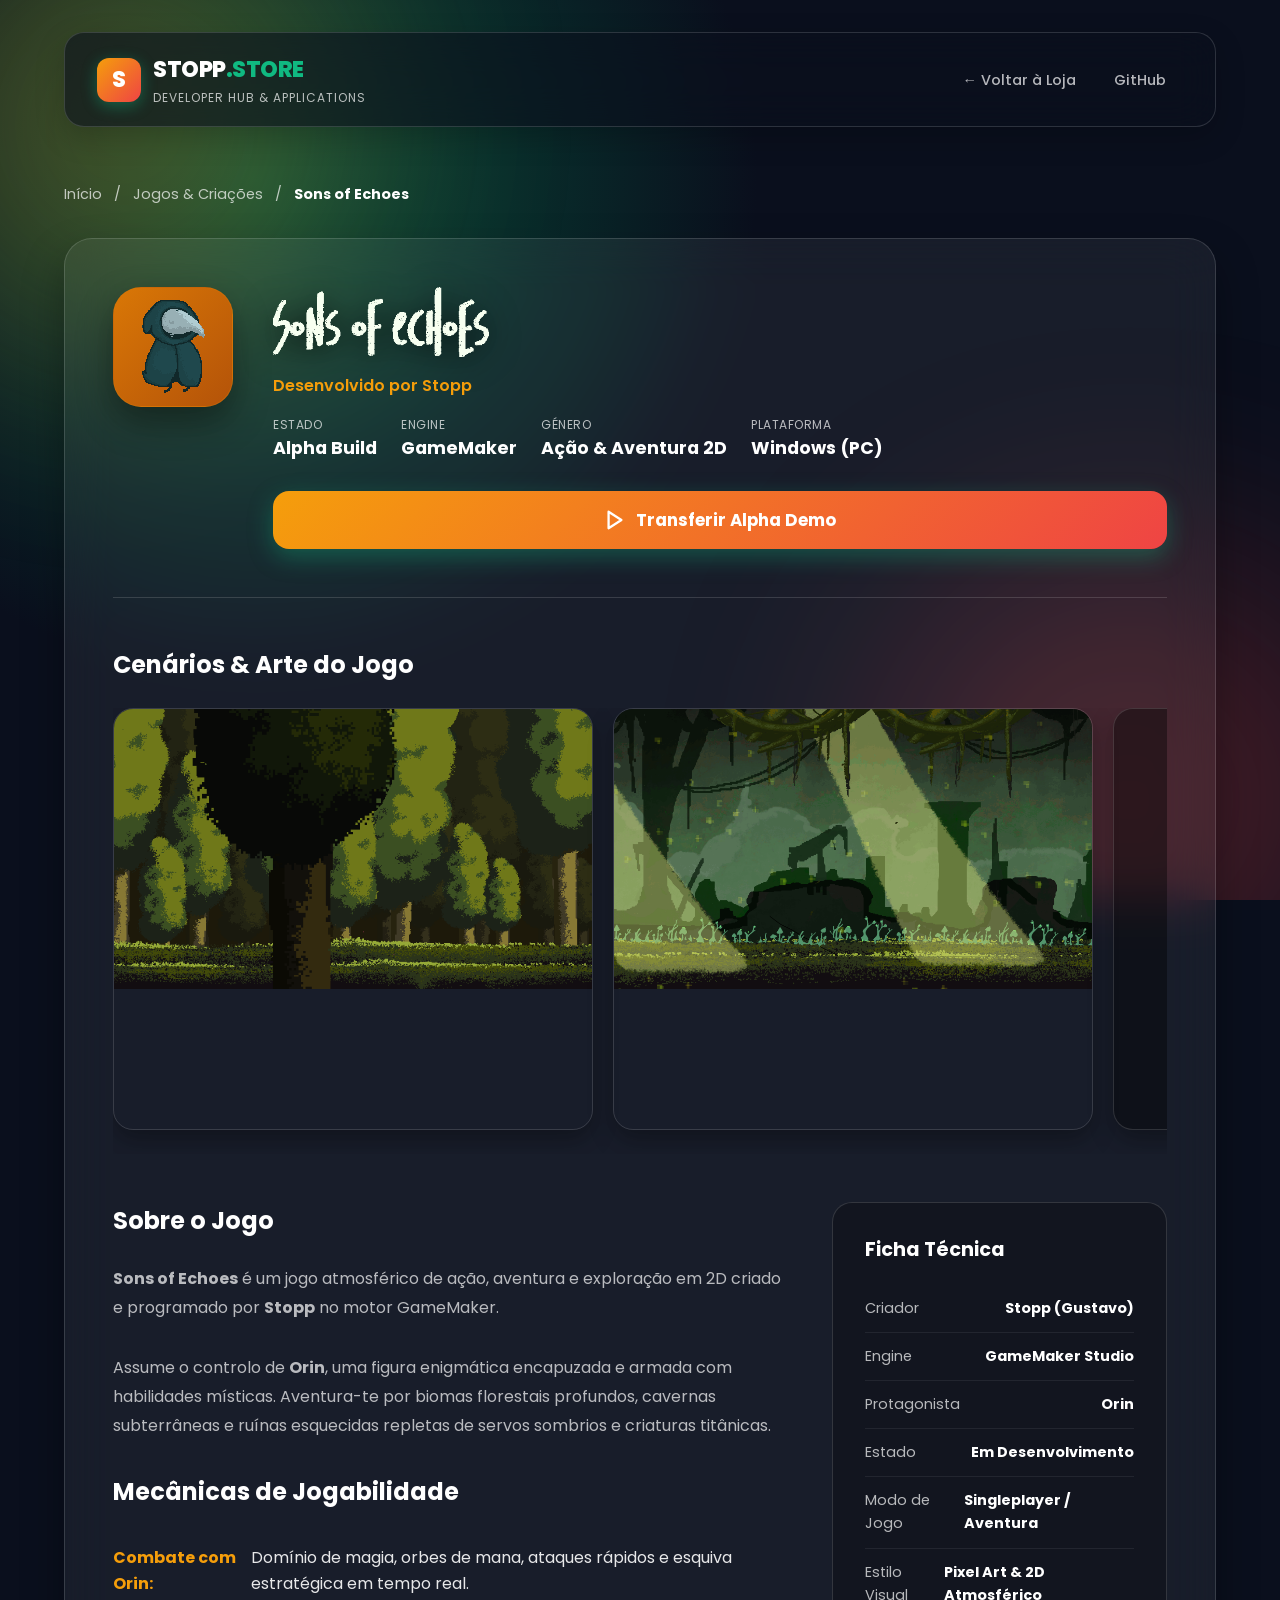
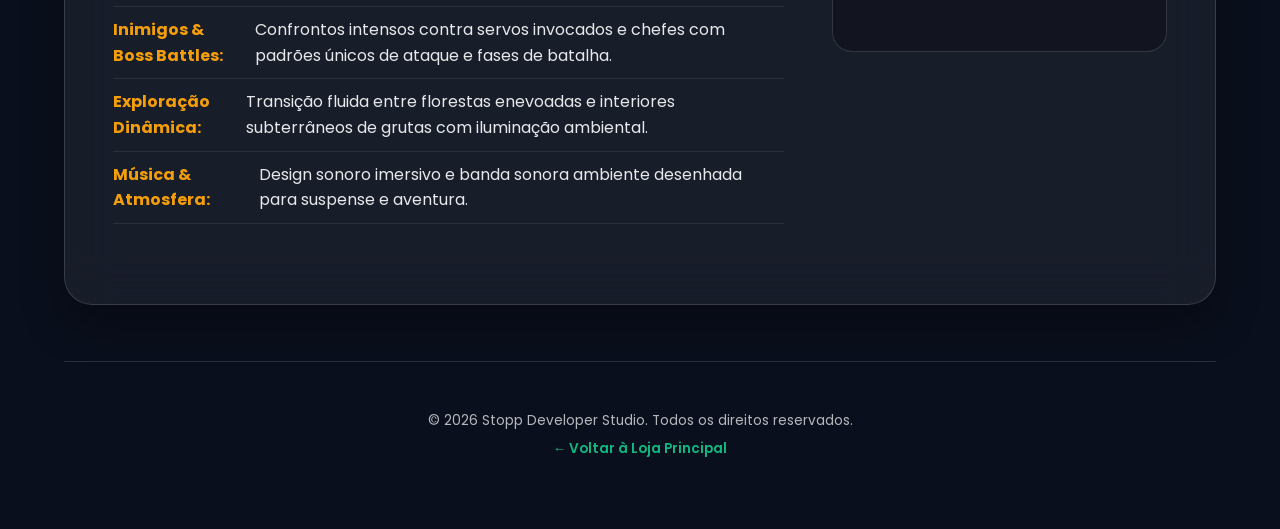
==== sons-of-echoes.html @ 9a42c1fc "feat: adicionar paginas individuais para cada app, screenshots e barra de progresso com celebracao p" ====
<!DOCTYPE html>
<html lang="pt">
<head>
    <meta charset="UTF-8">
    <meta name="viewport" content="width=device-width, initial-scale=1.0">
    <title>Sons of Echoes - Jogo & Detalhes | Stopp App Store</title>
    <link rel="stylesheet" href="assets/css/style.css">
    <link rel="icon" href="data:image/svg+xml,<svg xmlns=%22http://www.w3.org/2000/svg%22 viewBox=%220%22%3E<text y=%2226%22 font-size=%2226%22>🌲</text></svg>">
</head>
<body>
    <div class="glow-bg">
        <div class="glow-orb glow-1" style="background: #f59e0b;"></div>
        <div class="glow-orb glow-2" style="background: #ef4444;"></div>
    </div>

    <div class="container">
        <!-- Header -->
        <header>
            <div class="brand">
                <a href="index.html" style="text-decoration: none; color: inherit; display: flex; align-items: center; gap: 12px;">
                    <div class="brand-logo" style="background: linear-gradient(135deg, #f59e0b, #ef4444);">S</div>
                    <div class="brand-text">
                        <h1>STOPP<span>.STORE</span></h1>
                        <p>Developer Hub & Applications</p>
                    </div>
                </a>
            </div>
            <div class="header-links">
                <a href="index.html">← Voltar à Loja</a>
                <a href="https://github.com/GustavoSanz/Stopp-Store" target="_blank" rel="noopener">GitHub</a>
            </div>
        </header>

        <!-- Breadcrumb -->
        <div class="breadcrumb">
            <a href="index.html">Início</a>
            <span>/</span>
            <a href="index.html#apps">Jogos & Criações</a>
            <span>/</span>
            <strong>Sons of Echoes</strong>
        </div>

        <!-- Main Product Card -->
        <main class="app-detail-card" style="--card-accent: #f59e0b;">
            <!-- App Hero Header -->
            <div class="app-detail-hero">
                <div class="detail-app-icon icon-forest">
                    <img src="assets/img/orin_character.png" alt="Orin">
                </div>

                <div class="app-detail-info">
                    <img src="assets/img/sons_of_echoes_title.png" alt="Sons of Echoes" style="max-height: 70px; margin-bottom: 0.5rem; filter: drop-shadow(0 4px 15px rgba(0,0,0,0.7));">
                    <div class="app-detail-developer" style="color: #f59e0b;">Desenvolvido por Stopp</div>

                    <div class="app-detail-meta">
                        <div class="meta-stat">
                            <span>Estado</span>
                            <strong>Alpha Build</strong>
                        </div>
                        <div class="meta-stat">
                            <span>Engine</span>
                            <strong>GameMaker</strong>
                        </div>
                        <div class="meta-stat">
                            <span>Género</span>
                            <strong>Ação & Aventura 2D</strong>
                        </div>
                        <div class="meta-stat">
                            <span>Plataforma</span>
                            <strong>Windows (PC)</strong>
                        </div>
                    </div>

                    <div class="detail-actions">
                        <button class="btn-download btn-large" style="--btn-color-start: #f59e0b; --btn-color-end: #ef4444;" onclick="triggerAppDownload('Sons of Echoes (Alpha Demo)', null, 120)">
                            <svg width="22" height="22" viewBox="0 0 24 24" fill="none" stroke="currentColor" stroke-width="2.5" stroke-linecap="round" stroke-linejoin="round"><polygon points="5 3 19 12 5 21 5 3"/></svg>
                            Transferir Alpha Demo
                        </button>
                    </div>
                </div>
            </div>

            <!-- Screenshots / Concept Gallery -->
            <h2 class="section-title">Cenários & Arte do Jogo</h2>
            <div class="screenshots-carousel">
                <div class="screenshot-item landscape">
                    <img src="assets/img/echoes_screen1.png" alt="Sons of Echoes Floresta Ancestral">
                </div>
                <div class="screenshot-item landscape">
                    <img src="assets/img/echoes_screen2.png" alt="Sons of Echoes Gruta Interior">
                </div>
                <div class="screenshot-item landscape" style="display: flex; align-items: center; justify-content: center; background: rgba(0,0,0,0.4);">
                    <img src="assets/img/echoes_screen3.png" alt="Sons of Echoes Boss Sombrio" style="object-fit: contain; width: 60%; height: auto;">
                </div>
            </div>

            <!-- Content Grid: Description & Specs -->
            <div class="content-grid">
                <div>
                    <h2 class="section-title">Sobre o Jogo</h2>
                    <p class="detail-text">
                        <strong>Sons of Echoes</strong> é um jogo atmosférico de ação, aventura e exploração em 2D criado e programado por <strong>Stopp</strong> no motor GameMaker.
                    </p>
                    <p class="detail-text">
                        Assume o controlo de <strong>Orin</strong>, uma figura enigmática encapuzada e armada com habilidades místicas. Aventura-te por biomas florestais profundos, cavernas subterrâneas e ruínas esquecidas repletas de servos sombrios e criaturas titânicas.
                    </p>

                    <h2 class="section-title">Mecânicas de Jogabilidade</h2>
                    <ul class="feature-list">
                        <li>
                            <strong style="color: #f59e0b;">Combate com Orin:</strong> Domínio de magia, orbes de mana, ataques rápidos e esquiva estratégica em tempo real.
                        </li>
                        <li>
                            <strong style="color: #f59e0b;">Inimigos & Boss Battles:</strong> Confrontos intensos contra servos invocados e chefes com padrões únicos de ataque e fases de batalha.
                        </li>
                        <li>
                            <strong style="color: #f59e0b;">Exploração Dinâmica:</strong> Transição fluida entre florestas enevoadas e interiores subterrâneos de grutas com iluminação ambiental.
                        </li>
                        <li>
                            <strong style="color: #f59e0b;">Música & Atmosfera:</strong> Design sonoro imersivo e banda sonora ambiente desenhada para suspense e aventura.
                        </li>
                    </ul>
                </div>

                <div>
                    <div class="specs-card">
                        <h3 style="font-size: 1.2rem; margin-bottom: 1.2rem; font-weight: 700;">Ficha Técnica</h3>
                        <div class="spec-row">
                            <span>Criador</span>
                            <strong>Stopp (Gustavo)</strong>
                        </div>
                        <div class="spec-row">
                            <span>Engine</span>
                            <strong>GameMaker Studio</strong>
                        </div>
                        <div class="spec-row">
                            <span>Protagonista</span>
                            <strong>Orin</strong>
                        </div>
                        <div class="spec-row">
                            <span>Estado</span>
                            <strong>Em Desenvolvimento</strong>
                        </div>
                        <div class="spec-row">
                            <span>Modo de Jogo</span>
                            <strong>Singleplayer / Aventura</strong>
                        </div>
                        <div class="spec-row">
                            <span>Estilo Visual</span>
                            <strong>Pixel Art & 2D Atmosférico</strong>
                        </div>
                    </div>
                </div>
            </div>
        </main>

        <!-- Footer -->
        <footer>
            <p>&copy; 2026 Stopp Developer Studio. Todos os direitos reservados.</p>
            <p><a href="index.html">← Voltar à Loja Principal</a></p>
        </footer>
    </div>

    <!-- Download Progress & Post-Install Celebration Modal -->
    <div class="modal-backdrop" id="download-modal">
        <div class="modal-card">
            <div class="confetti-container" id="confetti-container"></div>
            
            <!-- Progress Section -->
            <div id="dl-progress-container">
                <div class="modal-icon-circle" style="color: #f59e0b; background: rgba(245, 158, 11, 0.15); border-color: rgba(245, 158, 11, 0.3);">↓</div>
                <h3 id="dl-modal-title">A preparar Sons of Echoes</h3>
                <div class="progress-track">
                    <div class="progress-fill" id="dl-progress-bar" style="background: linear-gradient(90deg, #f59e0b, #ef4444); box-shadow: 0 0 15px rgba(245, 158, 11, 0.5);"></div>
                </div>
                <div class="progress-status-row">
                    <span id="dl-status-text">A preparar ficheiros...</span>
                    <strong id="dl-progress-text">0%</strong>
                </div>
            </div>

            <!-- Post-Install Success Section -->
            <div id="dl-success-box" style="display: none;">
                <div class="success-checkmark" style="background: linear-gradient(135deg, #f59e0b, #ef4444); box-shadow: 0 0 30px rgba(245, 158, 11, 0.6);">✓</div>
                <h3>Pronto para Jogar!</h3>
                <p style="color: var(--text-muted); font-size: 0.95rem; margin-bottom: 1.5rem; line-height: 1.6;">
                    O pacote de demonstração do <strong>Sons of Echoes</strong> foi preparado com sucesso pela Stopp Studio. Prepara-te para mergulhar no mundo de Orin!
                </p>
                <button class="btn-download" style="width: 100%; --btn-color-start: #f59e0b; --btn-color-end: #ef4444;" onclick="closeDownloadModal()">
                    Concluir
                </button>
            </div>
        </div>
    </div>

    <script src="assets/js/download.js"></script>
</body>
</html>
---- assets/css/style.css ----
@import url('https://fonts.googleapis.com/css2?family=Poppins:wght@300;400;500;600;700;800&display=swap');

:root {
    --bg-dark: #0a0f1d;
    --primary-green: #10b981;
    --primary-blue: #0ea5e9;
    --primary-purple: #8b5cf6;
    --primary-orange: #f59e0b;
    --text-main: #ffffff;
    --text-muted: rgba(255, 255, 255, 0.7);
    --glass-bg: rgba(255, 255, 255, 0.06);
    --glass-border: rgba(255, 255, 255, 0.14);
    --glass-shadow: 0 20px 40px rgba(0, 0, 0, 0.35);
}

* {
    margin: 0;
    padding: 0;
    box-sizing: border-box;
    font-family: 'Poppins', sans-serif;
}

body {
    background: radial-gradient(circle at 20% 20%, #064e3b 0%, #0a0f1d 40%),
                radial-gradient(circle at 80% 80%, #1e1b4b 0%, #0a0f1d 50%),
                #0a0f1d;
    background-attachment: fixed;
    color: var(--text-main);
    min-height: 100vh;
    line-height: 1.6;
    overflow-x: hidden;
}

/* Background Animated Glow Elements */
.glow-bg {
    position: fixed;
    top: 0;
    left: 0;
    width: 100vw;
    height: 100vh;
    pointer-events: none;
    z-index: 0;
    overflow: hidden;
}

.glow-orb {
    position: absolute;
    border-radius: 50%;
    filter: blur(120px);
    opacity: 0.25;
}

.glow-1 {
    width: 450px;
    height: 450px;
    background: var(--primary-green);
    top: -100px;
    left: -100px;
}

.glow-2 {
    width: 500px;
    height: 500px;
    background: var(--primary-blue);
    bottom: -150px;
    right: -100px;
}

/* Layout Container */
.container {
    max-width: 1200px;
    margin: 0 auto;
    padding: 2rem 1.5rem;
    position: relative;
    z-index: 1;
}

/* Header & Brand */
header {
    display: flex;
    justify-content: space-between;
    align-items: center;
    padding: 1.2rem 2rem;
    background: rgba(10, 15, 29, 0.6);
    backdrop-filter: blur(20px);
    -webkit-backdrop-filter: blur(20px);
    border: 1px solid var(--glass-border);
    border-radius: 20px;
    margin-bottom: 3.5rem;
    box-shadow: 0 10px 30px rgba(0, 0, 0, 0.2);
}

.brand {
    display: flex;
    align-items: center;
    gap: 12px;
}

.brand-logo {
    width: 44px;
    height: 44px;
    background: linear-gradient(135deg, var(--primary-green), var(--primary-blue));
    border-radius: 12px;
    display: flex;
    align-items: center;
    justify-content: center;
    font-size: 1.4rem;
    font-weight: 800;
    color: #fff;
    box-shadow: 0 4px 15px rgba(16, 185, 129, 0.4);
}

.brand-text h1 {
    font-size: 1.4rem;
    font-weight: 800;
    letter-spacing: -0.5px;
}

.brand-text span {
    color: var(--primary-green);
}

.brand-text p {
    font-size: 0.75rem;
    color: var(--text-muted);
    text-transform: uppercase;
    letter-spacing: 1px;
}

.header-links a {
    color: var(--text-muted);
    text-decoration: none;
    font-size: 0.9rem;
    font-weight: 500;
    padding: 8px 16px;
    border-radius: 10px;
    transition: all 0.2s ease;
    border: 1px solid transparent;
}

.header-links a:hover {
    color: #fff;
    background: var(--glass-bg);
    border-color: var(--glass-border);
}

/* Hero Showcase */
.hero {
    text-align: center;
    margin-bottom: 4rem;
}

.hero-badge {
    display: inline-block;
    padding: 6px 16px;
    background: rgba(16, 185, 129, 0.15);
    border: 1px solid rgba(16, 185, 129, 0.35);
    border-radius: 30px;
    font-size: 0.85rem;
    font-weight: 600;
    color: var(--primary-green);
    margin-bottom: 1.2rem;
    text-transform: uppercase;
    letter-spacing: 0.5px;
}

.hero h2 {
    font-size: 2.8rem;
    font-weight: 800;
    letter-spacing: -1px;
    margin-bottom: 1rem;
    line-height: 1.2;
}

.hero h2 span {
    background: linear-gradient(135deg, var(--primary-green), var(--primary-blue));
    -webkit-background-clip: text;
    -webkit-text-fill-color: transparent;
}

.hero p {
    font-size: 1.1rem;
    color: var(--text-muted);
    max-width: 650px;
    margin: 0 auto;
}

/* Filters / Categories */
.filter-tabs {
    display: flex;
    justify-content: center;
    gap: 10px;
    margin-bottom: 3rem;
    flex-wrap: wrap;
}

.tab-btn {
    background: var(--glass-bg);
    border: 1px solid var(--glass-border);
    color: var(--text-muted);
    padding: 8px 18px;
    border-radius: 20px;
    font-size: 0.85rem;
    font-weight: 600;
    cursor: pointer;
    transition: all 0.25s ease;
}

.tab-btn:hover, .tab-btn.active {
    background: rgba(16, 185, 129, 0.2);
    border-color: var(--primary-green);
    color: #fff;
    transform: translateY(-2px);
}

/* App Grid */
.apps-grid {
    display: grid;
    grid-template-columns: repeat(auto-fit, minmax(360px, 1fr));
    gap: 2rem;
    margin-bottom: 4rem;
}

/* App Card (Glassmorphism) */
.app-card {
    background: var(--glass-bg);
    backdrop-filter: blur(24px);
    -webkit-backdrop-filter: blur(24px);
    border: 1px solid var(--glass-border);
    border-radius: 24px;
    padding: 2.2rem;
    box-shadow: var(--glass-shadow);
    display: flex;
    flex-direction: column;
    justify-content: space-between;
    transition: all 0.35s cubic-bezier(0.4, 0, 0.2, 1);
    position: relative;
    overflow: hidden;
}

.app-card:hover {
    transform: translateY(-6px);
    border-color: rgba(255, 255, 255, 0.3);
    box-shadow: 0 25px 50px rgba(0, 0, 0, 0.5);
}

.app-card::before {
    content: '';
    position: absolute;
    top: 0;
    left: 0;
    right: 0;
    height: 4px;
    background: linear-gradient(90deg, var(--card-accent, var(--primary-green)), transparent);
}

/* Card Header */
.card-header {
    display: flex;
    justify-content: space-between;
    align-items: flex-start;
    margin-bottom: 1.5rem;
}

.app-icon {
    width: 68px;
    height: 68px;
    border-radius: 18px;
    display: flex;
    align-items: center;
    justify-content: center;
    font-size: 2rem;
    box-shadow: 0 8px 20px rgba(0, 0, 0, 0.3);
    overflow: hidden;
}

.app-icon img {
    max-width: 85%;
    max-height: 85%;
    object-fit: contain;
    image-rendering: pixelated;
}

.game-title-banner {
    display: block;
    width: 100%;
    max-height: 60px;
    object-fit: contain;
    margin: 0.5rem 0 1rem;
    filter: drop-shadow(0 4px 12px rgba(0, 0, 0, 0.6));
}

.icon-verawatt {
    background: linear-gradient(135deg, #10b981, #059669);
    border: 1px solid rgba(16, 185, 129, 0.4);
}

.icon-forest {
    background: linear-gradient(135deg, #d97706, #b45309);
    border: 1px solid rgba(217, 119, 6, 0.4);
}

.icon-future {
    background: linear-gradient(135deg, #6366f1, #4f46e5);
    border: 1px solid rgba(99, 102, 241, 0.4);
}

.badge-version {
    font-size: 0.75rem;
    font-weight: 700;
    padding: 5px 12px;
    border-radius: 20px;
    background: rgba(255, 255, 255, 0.1);
    border: 1px solid rgba(255, 255, 255, 0.15);
    color: #fff;
}

.badge-green {
    background: rgba(16, 185, 129, 0.2);
    border-color: rgba(16, 185, 129, 0.4);
    color: #34d399;
}

.badge-amber {
    background: rgba(245, 158, 11, 0.2);
    border-color: rgba(245, 158, 11, 0.4);
    color: #fbbf24;
}

.badge-indigo {
    background: rgba(99, 102, 241, 0.2);
    border-color: rgba(99, 102, 241, 0.4);
    color: #a5b4fc;
}

/* Card Body */
.app-title {
    font-size: 1.4rem;
    font-weight: 700;
    margin-bottom: 0.3rem;
}

.app-tags {
    display: flex;
    gap: 8px;
    flex-wrap: wrap;
    margin-bottom: 1.2rem;
}

.tag {
    font-size: 0.75rem;
    color: var(--text-muted);
    background: rgba(255, 255, 255, 0.05);
    padding: 3px 10px;
    border-radius: 6px;
    border: 1px solid rgba(255, 255, 255, 0.08);
}

.app-desc {
    font-size: 0.92rem;
    color: var(--text-muted);
    margin-bottom: 1.8rem;
    line-height: 1.6;
}

/* Card Meta Specs */
.app-specs {
    display: grid;
    grid-template-columns: repeat(3, 1fr);
    gap: 12px;
    background: rgba(0, 0, 0, 0.2);
    border: 1px solid rgba(255, 255, 255, 0.08);
    border-radius: 14px;
    padding: 12px;
    margin-bottom: 1.8rem;
    text-align: center;
}

.spec-item span {
    display: block;
    font-size: 0.72rem;
    color: var(--text-muted);
    text-transform: uppercase;
    letter-spacing: 0.5px;
}

.spec-item strong {
    font-size: 0.9rem;
    font-weight: 600;
    color: #fff;
}

/* Card Actions */
.card-actions {
    display: flex;
    gap: 12px;
}

.btn-download {
    flex: 1;
    background: linear-gradient(135deg, var(--btn-color-start, var(--primary-green)), var(--btn-color-end, var(--primary-blue)));
    color: #fff;
    padding: 14px 20px;
    border-radius: 14px;
    text-decoration: none;
    font-size: 0.95rem;
    font-weight: 700;
    display: flex;
    align-items: center;
    justify-content: center;
    gap: 10px;
    box-shadow: 0 8px 25px rgba(16, 185, 129, 0.35);
    transition: all 0.3s ease;
    border: none;
    cursor: pointer;
}

.btn-download:hover {
    transform: translateY(-2px);
    box-shadow: 0 12px 30px rgba(16, 185, 129, 0.5);
    filter: brightness(1.1);
}

.btn-secondary {
    padding: 14px 18px;
    background: rgba(255, 255, 255, 0.08);
    border: 1px solid var(--glass-border);
    color: #fff;
    border-radius: 14px;
    text-decoration: none;
    font-size: 0.9rem;
    font-weight: 600;
    display: flex;
    align-items: center;
    justify-content: center;
    transition: all 0.2s ease;
}

.btn-secondary:hover {
    background: rgba(255, 255, 255, 0.15);
    border-color: rgba(255, 255, 255, 0.3);
}

/* Footer */
footer {
    text-align: center;
    padding: 3rem 1rem 2rem;
    border-top: 1px solid var(--glass-border);
    color: var(--text-muted);
    font-size: 0.85rem;
}

footer p {
    margin-bottom: 6px;
}

footer a {
    color: var(--primary-green);
    text-decoration: none;
    font-weight: 600;
}

footer a:hover {
    text-decoration: underline;
}

/* Responsive */
@media (max-width: 768px) {
    header {
        flex-direction: column;
        gap: 15px;
        padding: 1.5rem;
    }
    .hero h2 {
        font-size: 2.2rem;
    }
    .apps-grid {
        grid-template-columns: 1fr;
    }
    .app-detail-hero {
        flex-direction: column !important;
        text-align: center;
        align-items: center !important;
    }
    .app-detail-meta {
        justify-content: center !important;
    }
}

/* ============================================================
   PAGINA DE DETALHES DA APLICACAO (APP STORE STOREFRONT)
   ============================================================ */

.breadcrumb {
    margin-bottom: 2rem;
    font-size: 0.9rem;
}

.breadcrumb a {
    color: var(--text-muted);
    text-decoration: none;
    transition: color 0.2s;
}

.breadcrumb a:hover {
    color: var(--primary-green);
}

.breadcrumb span {
    color: var(--text-muted);
    margin: 0 8px;
}

.app-detail-card {
    background: var(--glass-bg);
    backdrop-filter: blur(24px);
    -webkit-backdrop-filter: blur(24px);
    border: 1px solid var(--glass-border);
    border-radius: 28px;
    padding: 3rem;
    box-shadow: var(--glass-shadow);
    margin-bottom: 3.5rem;
}

.app-detail-hero {
    display: flex;
    align-items: flex-start;
    gap: 2.5rem;
    margin-bottom: 3rem;
    border-bottom: 1px solid var(--glass-border);
    padding-bottom: 3rem;
}

.detail-app-icon {
    width: 120px;
    height: 120px;
    min-width: 120px;
    border-radius: 28px;
    display: flex;
    align-items: center;
    justify-content: center;
    font-size: 3.5rem;
    box-shadow: 0 15px 35px rgba(0, 0, 0, 0.4);
    overflow: hidden;
}

.detail-app-icon img {
    max-width: 85%;
    max-height: 85%;
    object-fit: contain;
    image-rendering: pixelated;
}

.app-detail-info {
    flex: 1;
}

.app-detail-info h1 {
    font-size: 2.6rem;
    font-weight: 800;
    margin-bottom: 0.3rem;
    line-height: 1.2;
}

.app-detail-developer {
    font-size: 1rem;
    color: var(--primary-green);
    font-weight: 600;
    margin-bottom: 1rem;
}

.app-detail-meta {
    display: flex;
    gap: 24px;
    margin-bottom: 1.8rem;
    flex-wrap: wrap;
    align-items: center;
}

.meta-stat {
    display: flex;
    flex-direction: column;
}

.meta-stat span {
    font-size: 0.75rem;
    text-transform: uppercase;
    color: var(--text-muted);
    letter-spacing: 0.5px;
}

.meta-stat strong {
    font-size: 1.1rem;
    color: #fff;
    font-weight: 700;
}

.detail-actions {
    display: flex;
    gap: 16px;
    flex-wrap: wrap;
}

.btn-large {
    padding: 16px 36px;
    font-size: 1.05rem;
    border-radius: 16px;
}

/* Screenshots Gallery */
.section-title {
    font-size: 1.5rem;
    font-weight: 700;
    margin-bottom: 1.5rem;
    display: flex;
    align-items: center;
    gap: 10px;
}

.screenshots-carousel {
    display: flex;
    gap: 20px;
    overflow-x: auto;
    padding-bottom: 1.5rem;
    scroll-snap-type: x mandatory;
    margin-bottom: 3rem;
}

.screenshots-carousel::-webkit-scrollbar {
    height: 8px;
}

.screenshots-carousel::-webkit-scrollbar-track {
    background: rgba(255, 255, 255, 0.05);
    border-radius: 10px;
}

.screenshots-carousel::-webkit-scrollbar-thumb {
    background: rgba(255, 255, 255, 0.2);
    border-radius: 10px;
}

.screenshot-item {
    scroll-snap-align: start;
    flex: 0 0 auto;
    width: 250px;
    border-radius: 20px;
    overflow: hidden;
    border: 1px solid var(--glass-border);
    box-shadow: 0 10px 25px rgba(0, 0, 0, 0.3);
    transition: transform 0.3s ease;
}

.screenshot-item:hover {
    transform: scale(1.03);
    border-color: rgba(255, 255, 255, 0.35);
}

.screenshot-item img {
    width: 100%;
    height: 480px;
    object-fit: cover;
    display: block;
}

.screenshot-item.landscape {
    width: 480px;
}

.screenshot-item.landscape img {
    height: 280px;
}

/* Feature Highlights & Specs */
.content-grid {
    display: grid;
    grid-template-columns: 2fr 1fr;
    gap: 3rem;
    margin-top: 2rem;
}

@media (max-width: 900px) {
    .content-grid {
        grid-template-columns: 1fr;
    }
}

.detail-text {
    color: var(--text-muted);
    font-size: 1rem;
    line-height: 1.8;
    margin-bottom: 2rem;
}

.feature-list {
    list-style: none;
    margin-bottom: 2rem;
}

.feature-list li {
    padding: 10px 0;
    border-bottom: 1px solid rgba(255, 255, 255, 0.08);
    display: flex;
    align-items: center;
    gap: 12px;
    color: rgba(255, 255, 255, 0.9);
}

.feature-list li strong {
    color: var(--primary-green);
}

.specs-card {
    background: rgba(0, 0, 0, 0.25);
    border: 1px solid var(--glass-border);
    border-radius: 20px;
    padding: 2rem;
}

.spec-row {
    display: flex;
    justify-content: space-between;
    padding: 12px 0;
    border-bottom: 1px solid rgba(255, 255, 255, 0.07);
    font-size: 0.9rem;
}

.spec-row:last-child {
    border-bottom: none;
}

.spec-row span {
    color: var(--text-muted);
}

.spec-row strong {
    color: #fff;
}

/* ============================================================
   MODAL DE DOWNLOAD COM PROGRESSO E ANIMACAO POS-INSTALACAO
   ============================================================ */

.modal-backdrop {
    position: fixed;
    top: 0;
    left: 0;
    width: 100vw;
    height: 100vh;
    background: rgba(5, 10, 20, 0.75);
    backdrop-filter: blur(20px);
    -webkit-backdrop-filter: blur(20px);
    z-index: 1000;
    display: none;
    align-items: center;
    justify-content: center;
    opacity: 0;
    transition: opacity 0.3s ease;
}

.modal-backdrop.active {
    display: flex;
    opacity: 1;
}

.modal-card {
    background: rgba(15, 23, 42, 0.95);
    border: 1px solid rgba(255, 255, 255, 0.2);
    border-radius: 28px;
    padding: 2.8rem;
    max-width: 480px;
    width: 90%;
    text-align: center;
    box-shadow: 0 30px 60px rgba(0, 0, 0, 0.6);
    position: relative;
    transform: scale(0.95);
    transition: transform 0.3s cubic-bezier(0.175, 0.885, 0.32, 1.275);
}

.modal-backdrop.active .modal-card {
    transform: scale(1);
}

.modal-icon-circle {
    width: 72px;
    height: 72px;
    border-radius: 50%;
    margin: 0 auto 1.5rem;
    display: flex;
    align-items: center;
    justify-content: center;
    font-size: 2rem;
    background: rgba(16, 185, 129, 0.15);
    color: var(--primary-green);
    border: 1px solid rgba(16, 185, 129, 0.3);
}

.modal-card h3 {
    font-size: 1.5rem;
    font-weight: 700;
    margin-bottom: 0.5rem;
}

.progress-track {
    width: 100%;
    height: 14px;
    background: rgba(255, 255, 255, 0.08);
    border-radius: 30px;
    overflow: hidden;
    margin: 1.5rem 0 0.8rem;
    border: 1px solid rgba(255, 255, 255, 0.1);
}

.progress-fill {
    width: 0%;
    height: 100%;
    background: linear-gradient(90deg, #10b981, #0ea5e9);
    border-radius: 30px;
    transition: width 0.15s ease-out;
    box-shadow: 0 0 15px rgba(16, 185, 129, 0.5);
}

.progress-status-row {
    display: flex;
    justify-content: space-between;
    font-size: 0.85rem;
    color: var(--text-muted);
}

/* Success State Box */
.success-checkmark {
    width: 80px;
    height: 80px;
    border-radius: 50%;
    background: linear-gradient(135deg, #10b981, #059669);
    color: #fff;
    display: flex;
    align-items: center;
    justify-content: center;
    font-size: 2.8rem;
    margin: 0 auto 1.5rem;
    box-shadow: 0 0 30px rgba(16, 185, 129, 0.6);
    animation: checkmarkPop 0.5s cubic-bezier(0.175, 0.885, 0.32, 1.275);
}

@keyframes checkmarkPop {
    0% { transform: scale(0); opacity: 0; }
    80% { transform: scale(1.15); }
    100% { transform: scale(1); opacity: 1; }
}

/* Confetti particles */
.confetti-container {
    position: absolute;
    top: 0;
    left: 0;
    width: 100%;
    height: 100%;
    pointer-events: none;
    overflow: hidden;
    border-radius: 28px;
}

.confetti-particle {
    position: absolute;
    width: 8px;
    height: 8px;
    border-radius: 2px;
    animation: confettiBurst 1.2s ease-out forwards;
}

@keyframes confettiBurst {
    0% {
        opacity: 1;
        transform: translate(0, 0) rotate(0deg);
    }
    100% {
        opacity: 0;
        transform: translate(var(--x), var(--y)) rotate(720deg);
    }
}
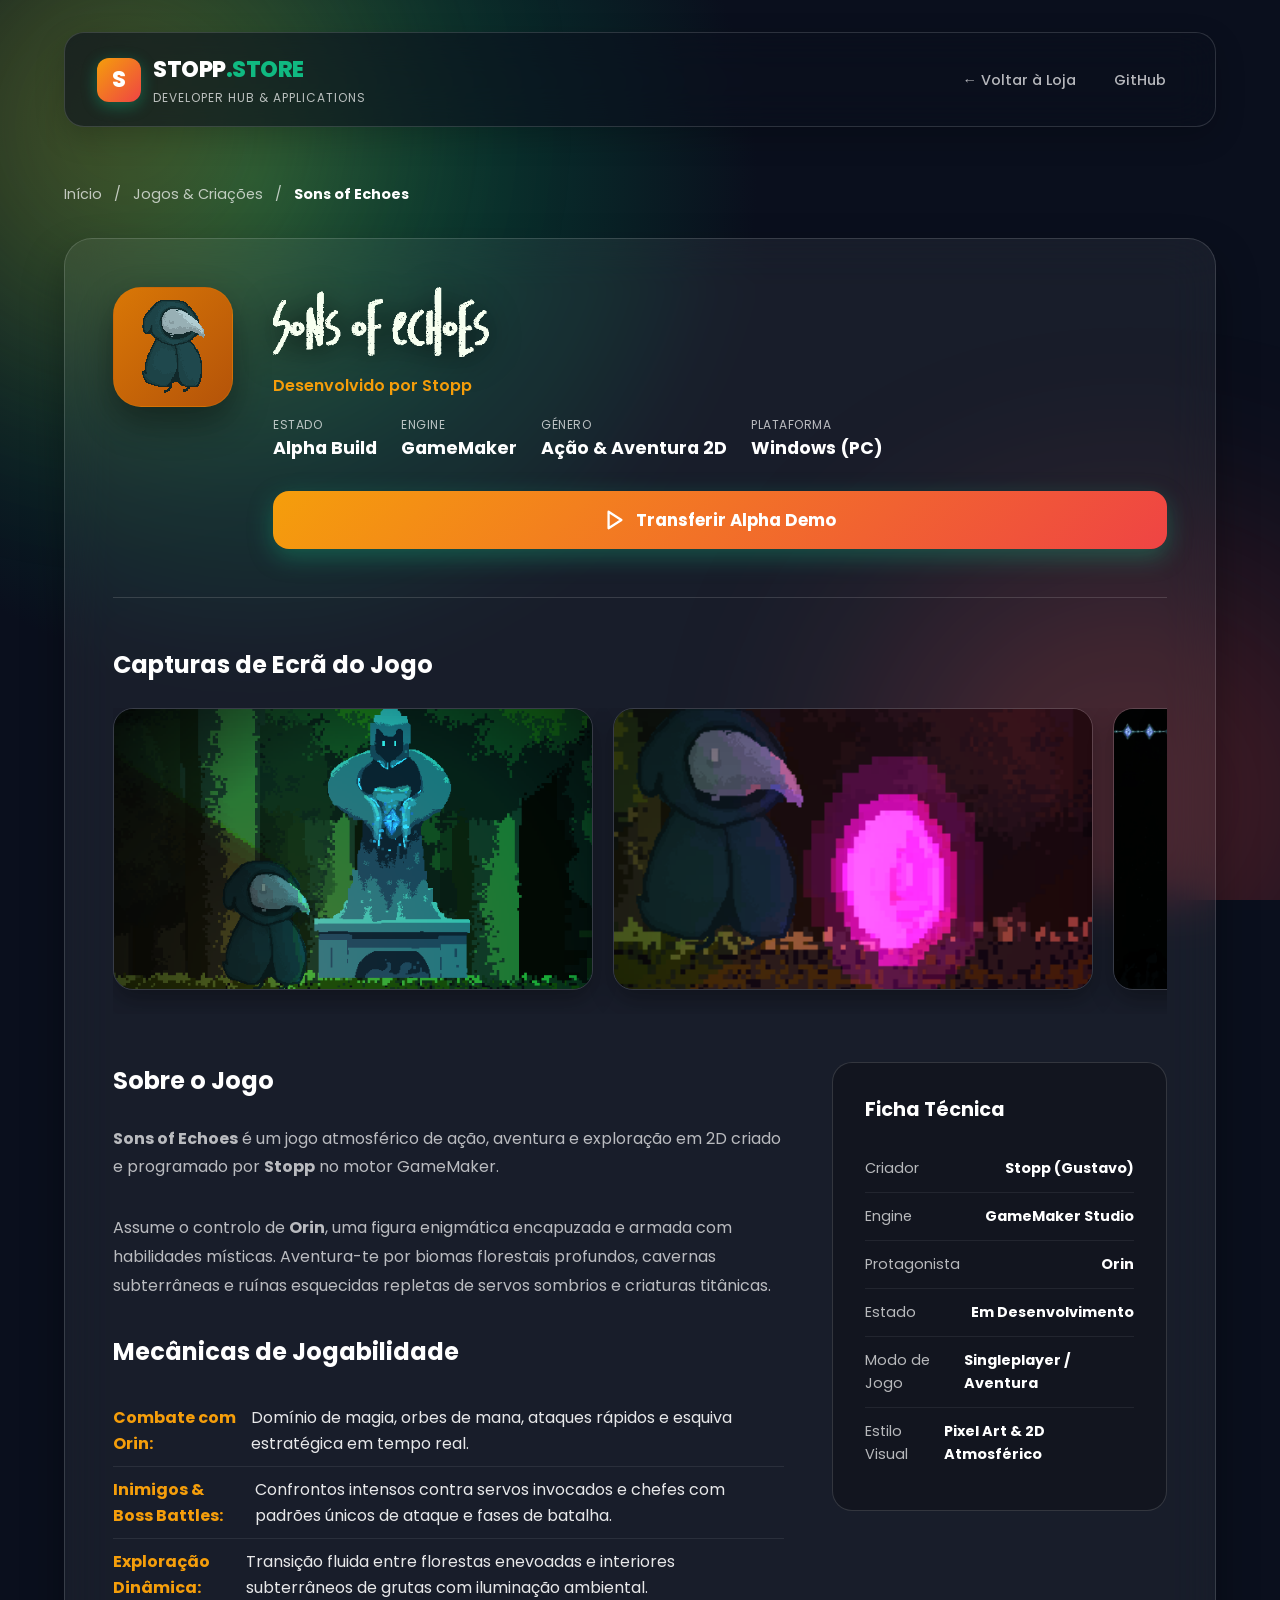
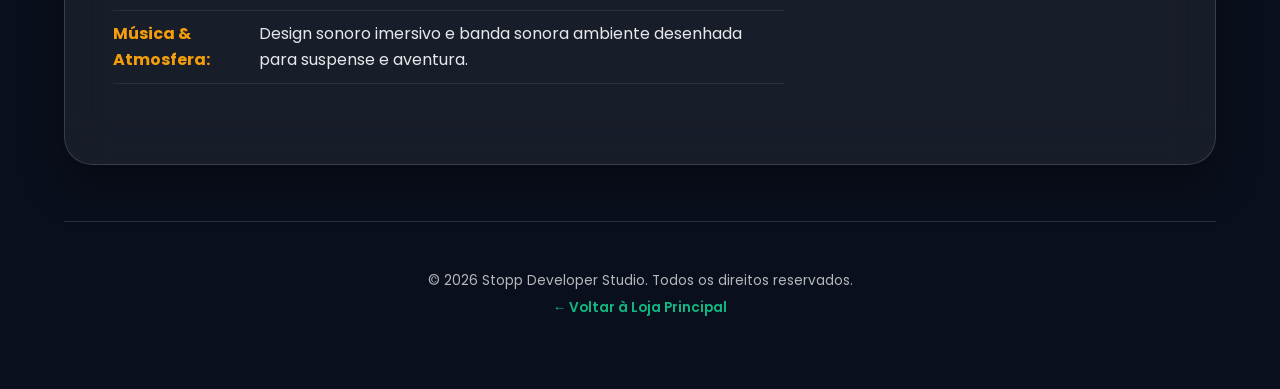
==== commit 0593474e: "feat: atualizar capturas de ecra reais in-game do Sons of Echoes" ====
--- a/sons-of-echoes.html
+++ b/sons-of-echoes.html
@@ -81,16 +81,19 @@
             </div>
 
             <!-- Screenshots / Concept Gallery -->
-            <h2 class="section-title">Cenários & Arte do Jogo</h2>
+            <h2 class="section-title">Capturas de Ecrã do Jogo</h2>
             <div class="screenshots-carousel">
                 <div class="screenshot-item landscape">
-                    <img src="assets/img/echoes_screen1.png" alt="Sons of Echoes Floresta Ancestral">
-                </div>
-                <div class="screenshot-item landscape">
-                    <img src="assets/img/echoes_screen2.png" alt="Sons of Echoes Gruta Interior">
-                </div>
-                <div class="screenshot-item landscape" style="display: flex; align-items: center; justify-content: center; background: rgba(0,0,0,0.4);">
-                    <img src="assets/img/echoes_screen3.png" alt="Sons of Echoes Boss Sombrio" style="object-fit: contain; width: 60%; height: auto;">
+                    <img src="assets/img/echoes_screen1.png" alt="Orin e o Altar Místico de Cristal">
+                </div>
+                <div class="screenshot-item landscape">
+                    <img src="assets/img/echoes_screen2.png" alt="Invocação de Portal Mágico">
+                </div>
+                <div class="screenshot-item landscape">
+                    <img src="assets/img/echoes_screen3.png" alt="Interface de Combate e Exploração Subterrânea">
+                </div>
+                <div class="screenshot-item landscape">
+                    <img src="assets/img/echoes_screen4.png" alt="Travessia na Chuva e Reflexos na Água">
                 </div>
             </div>
 
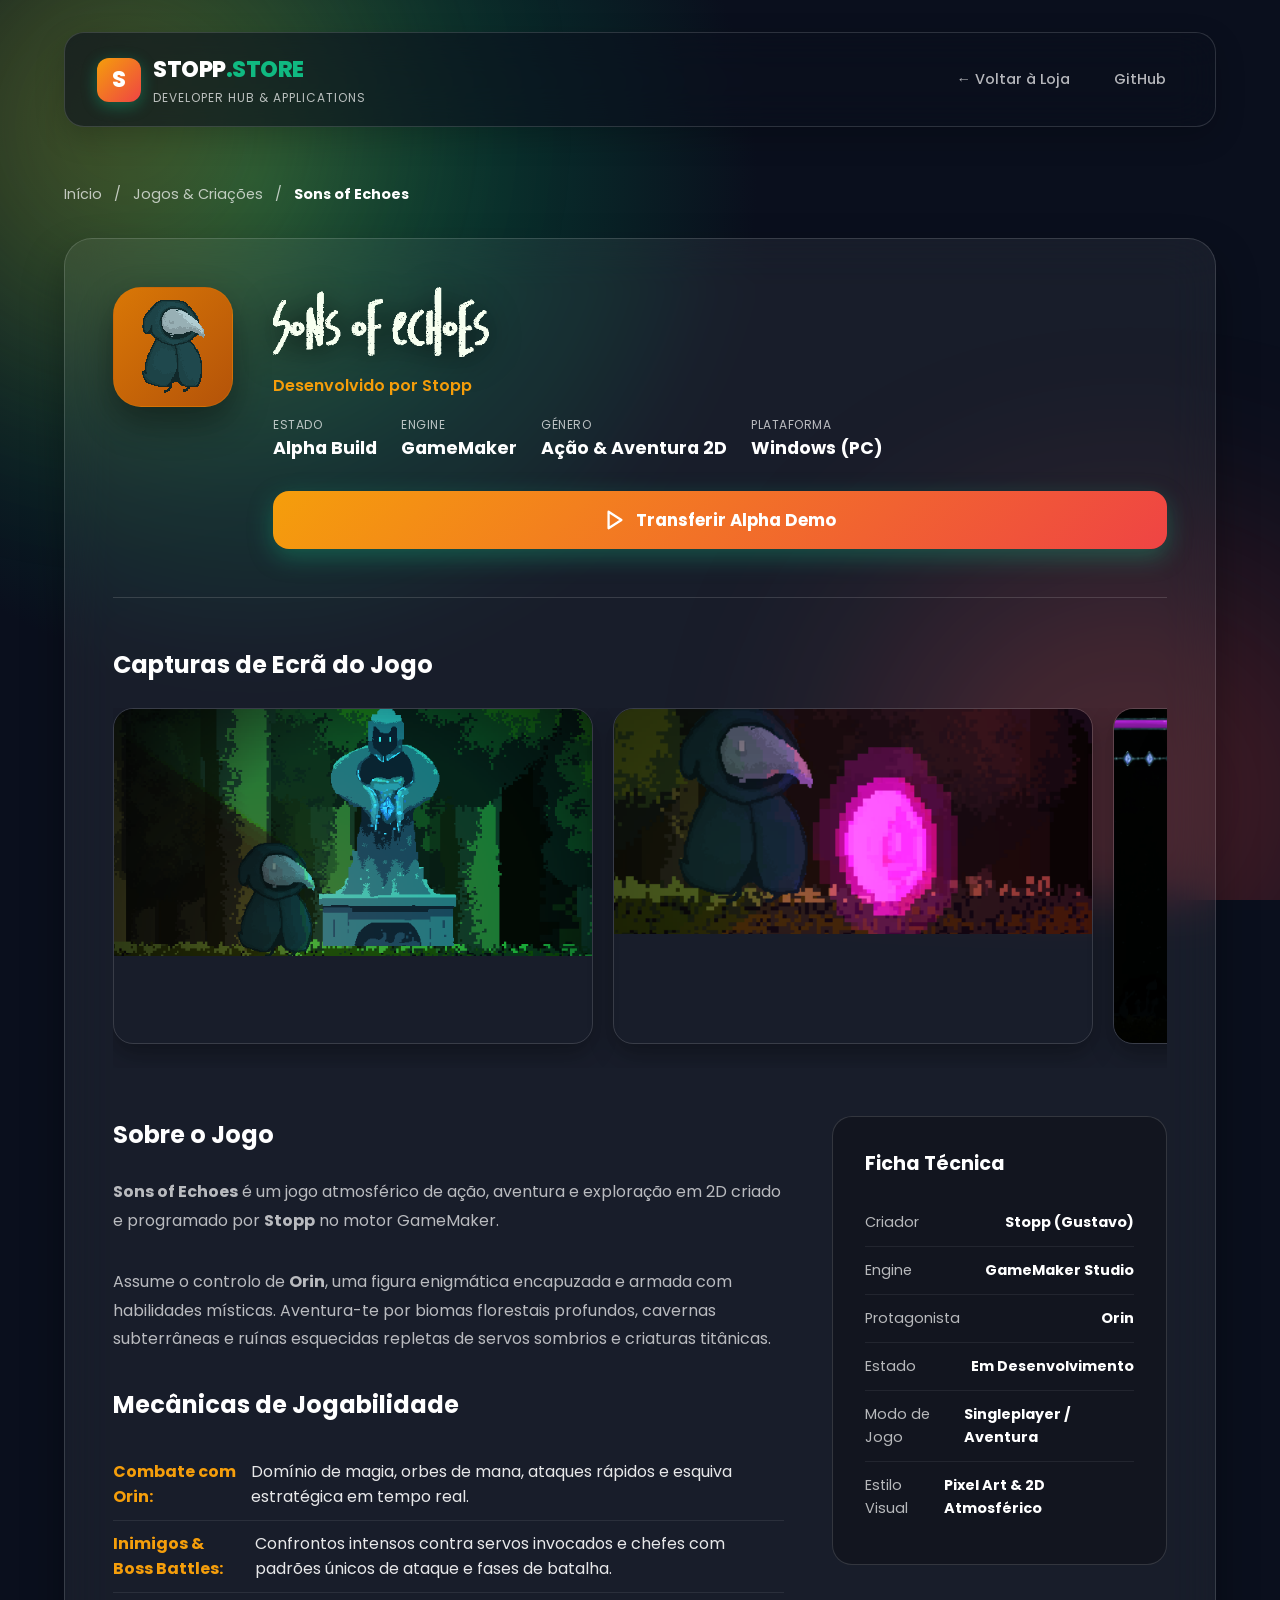
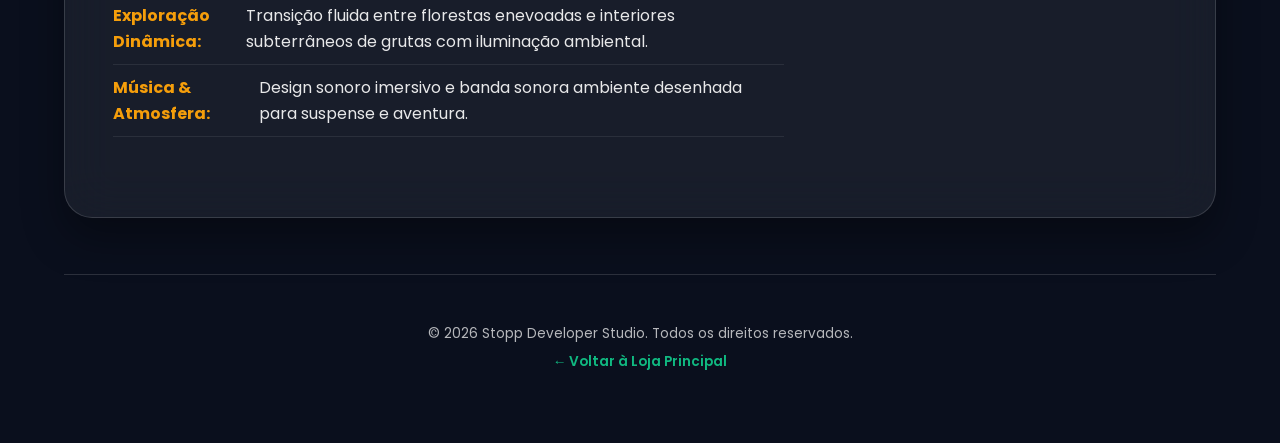
==== commit 3138866b: "feat: adicionar ponte nativa com deteccao de apps instaladas, atualizacoes, desinstalacao e auto-upd" ====
--- a/sons-of-echoes.html
+++ b/sons-of-echoes.html
@@ -4,8 +4,8 @@
     <meta charset="UTF-8">
     <meta name="viewport" content="width=device-width, initial-scale=1.0">
     <title>Sons of Echoes - Jogo & Detalhes | Stopp App Store</title>
-    <link rel="stylesheet" href="assets/css/style.css">
-    <link rel="icon" href="data:image/svg+xml,<svg xmlns=%22http://www.w3.org/2000/svg%22 viewBox=%220%22%3E<text y=%2226%22 font-size=%2226%22>🌲</text></svg>">
+    <link rel="stylesheet" href="assets/css/style.css?v=6">
+    <link rel="icon" type="image/svg+xml" href="assets/img/icon.svg">
 </head>
 <body>
     <div class="glow-bg">
--- a/assets/css/style.css
+++ b/assets/css/style.css
@@ -127,6 +127,13 @@
     letter-spacing: 1px;
 }
 
+.header-links {
+    display: flex;
+    align-items: center;
+    gap: 10px;
+    flex-wrap: wrap;
+}
+
 .header-links a {
     color: var(--text-muted);
     text-decoration: none;
@@ -142,6 +149,27 @@
     color: #fff;
     background: var(--glass-bg);
     border-color: var(--glass-border);
+}
+
+.btn-install-app {
+    display: inline-flex;
+    align-items: center;
+    gap: 8px;
+    padding: 8px 16px;
+    background: linear-gradient(135deg, #10b981, #0ea5e9);
+    border: none;
+    border-radius: 10px;
+    color: #ffffff;
+    font-size: 0.88rem;
+    font-weight: 700;
+    cursor: pointer;
+    box-shadow: 0 4px 15px rgba(16, 185, 129, 0.3);
+    transition: all 0.2s ease;
+}
+
+.btn-install-app:hover {
+    transform: translateY(-2px);
+    box-shadow: 0 6px 20px rgba(16, 185, 129, 0.45);
 }
 
 /* Hero Showcase */
@@ -278,6 +306,9 @@
     max-width: 85%;
     max-height: 85%;
     object-fit: contain;
+}
+
+.icon-forest img {
     image-rendering: pixelated;
 }
 
@@ -288,6 +319,12 @@
     object-fit: contain;
     margin: 0.5rem 0 1rem;
     filter: drop-shadow(0 4px 12px rgba(0, 0, 0, 0.6));
+}
+
+.verawatt-title-banner {
+    max-height: 48px;
+    margin: 0.75rem 0 1.1rem;
+    filter: drop-shadow(0 4px 15px rgba(16, 185, 129, 0.35));
 }
 
 .icon-verawatt {
@@ -468,22 +505,163 @@
 @media (max-width: 768px) {
     header {
         flex-direction: column;
-        gap: 15px;
-        padding: 1.5rem;
-    }
+        align-items: center;
+        text-align: center;
+        gap: 16px;
+        padding: 1.25rem 1rem;
+        margin-bottom: 2.2rem;
+    }
+
+    .brand {
+        flex-direction: column;
+        align-items: center;
+        text-align: center;
+        gap: 8px;
+    }
+
+    .header-links {
+        display: flex;
+        flex-wrap: wrap;
+        justify-content: center;
+        align-items: center;
+        gap: 8px;
+        width: 100%;
+    }
+
+    .header-links a,
+    .header-links button {
+        padding: 8px 14px;
+        font-size: 0.84rem;
+    }
+
     .hero h2 {
-        font-size: 2.2rem;
-    }
+        font-size: 1.95rem;
+        line-height: 1.25;
+    }
+
+    .hero p {
+        font-size: 0.95rem;
+        padding: 0 10px;
+    }
+
+    /* Promo Banner Mobile Fix */
+    .promo-banner {
+        display: grid !important;
+        grid-template-columns: auto 1fr !important;
+        grid-template-rows: auto auto !important;
+        gap: 10px 12px !important;
+        padding: 16px 18px !important;
+        margin: -1.2rem auto 2.5rem !important;
+        width: 100% !important;
+        box-sizing: border-box !important;
+    }
+
+    .promo-badge {
+        grid-column: 1 / 2 !important;
+        grid-row: 1 / 2 !important;
+        align-self: center !important;
+        justify-self: start !important;
+    }
+
+    .promo-arrow {
+        grid-column: 2 / 3 !important;
+        grid-row: 1 / 2 !important;
+        justify-self: end !important;
+        align-self: center !important;
+        font-size: 0.84rem !important;
+        font-weight: 700 !important;
+        white-space: nowrap !important;
+    }
+
+    .promo-content {
+        grid-column: 1 / 3 !important;
+        grid-row: 2 / 3 !important;
+        width: 100% !important;
+        display: flex !important;
+        flex-direction: column !important;
+        gap: 4px !important;
+    }
+
+    .promo-content strong {
+        font-size: 1rem !important;
+        line-height: 1.35 !important;
+    }
+
+    .promo-content span {
+        font-size: 0.84rem !important;
+        line-height: 1.45 !important;
+    }
+
     .apps-grid {
         grid-template-columns: 1fr;
     }
+
     .app-detail-hero {
         flex-direction: column !important;
         text-align: center;
         align-items: center !important;
     }
+
     .app-detail-meta {
         justify-content: center !important;
+    }
+
+    /* Modal Mobile Adjustments */
+    .modal-card {
+        padding: 1.8rem 1.4rem !important;
+        width: 95% !important;
+        max-height: 90vh !important;
+        border-radius: 22px !important;
+    }
+
+    .modal-app-features {
+        padding: 1.6rem 1.2rem !important;
+    }
+
+    .modal-header-app {
+        gap: 12px;
+        margin-bottom: 1rem;
+    }
+
+    .modal-header-app h3 {
+        font-size: 1.2rem;
+    }
+
+    .app-icon-badge {
+        width: 42px;
+        height: 42px;
+        font-size: 1.3rem;
+    }
+
+    .modal-lead {
+        font-size: 0.88rem;
+        line-height: 1.45;
+        margin-bottom: 1rem;
+    }
+
+    .features-list {
+        gap: 10px;
+        margin-bottom: 1.2rem;
+    }
+
+    .feature-item {
+        padding: 8px 10px;
+        gap: 10px;
+    }
+
+    .feature-item h4 {
+        font-size: 0.88rem;
+    }
+
+    .feature-item p {
+        font-size: 0.78rem;
+        line-height: 1.35;
+    }
+
+    .availability-notice {
+        padding: 8px 12px;
+        font-size: 0.78rem;
+        margin-bottom: 1.2rem;
     }
 }
 
@@ -548,6 +726,9 @@
     max-width: 85%;
     max-height: 85%;
     object-fit: contain;
+}
+
+.detail-app-icon.icon-forest img {
     image-rendering: pixelated;
 }
 
@@ -658,8 +839,7 @@
 
 .screenshot-item img {
     width: 100%;
-    height: 480px;
-    object-fit: cover;
+    height: auto;
     display: block;
 }
 
@@ -668,7 +848,8 @@
 }
 
 .screenshot-item.landscape img {
-    height: 280px;
+    width: 100%;
+    height: auto;
 }
 
 /* Feature Highlights & Specs */
@@ -747,38 +928,43 @@
     left: 0;
     width: 100vw;
     height: 100vh;
-    background: rgba(5, 10, 20, 0.75);
+    background: rgba(5, 10, 20, 0.85);
     backdrop-filter: blur(20px);
     -webkit-backdrop-filter: blur(20px);
-    z-index: 1000;
+    z-index: 99999;
     display: none;
     align-items: center;
     justify-content: center;
     opacity: 0;
-    transition: opacity 0.3s ease;
-}
-
-.modal-backdrop.active {
-    display: flex;
-    opacity: 1;
+    transition: opacity 0.25s ease;
+}
+
+.modal-backdrop.active,
+.modal-backdrop[style*="display: flex"] {
+    display: flex !important;
+    opacity: 1 !important;
 }
 
 .modal-card {
-    background: rgba(15, 23, 42, 0.95);
+    background: rgba(15, 23, 42, 0.98);
     border: 1px solid rgba(255, 255, 255, 0.2);
     border-radius: 28px;
     padding: 2.8rem;
     max-width: 480px;
     width: 90%;
+    max-height: 88vh;
+    overflow-y: auto;
     text-align: center;
-    box-shadow: 0 30px 60px rgba(0, 0, 0, 0.6);
+    box-shadow: 0 30px 60px rgba(0, 0, 0, 0.7);
     position: relative;
     transform: scale(0.95);
-    transition: transform 0.3s cubic-bezier(0.175, 0.885, 0.32, 1.275);
-}
-
-.modal-backdrop.active .modal-card {
-    transform: scale(1);
+    transition: transform 0.25s cubic-bezier(0.175, 0.885, 0.32, 1.275);
+}
+
+.modal-backdrop.active .modal-card,
+.modal-backdrop[style*="display: flex"] .modal-card {
+    transform: scale(1) !important;
+    opacity: 1 !important;
 }
 
 .modal-icon-circle {
@@ -880,3 +1066,546 @@
     }
 }
 
+/* Promo Banner */
+.promo-banner {
+    display: flex;
+    align-items: center;
+    justify-content: space-between;
+    gap: 16px;
+    background: rgba(16, 185, 129, 0.08);
+    border: 1px solid rgba(16, 185, 129, 0.25);
+    border-radius: 16px;
+    padding: 14px 22px;
+    margin: -1.5rem auto 3rem;
+    max-width: 900px;
+    cursor: pointer;
+    backdrop-filter: blur(15px);
+    -webkit-backdrop-filter: blur(15px);
+    transition: all 0.25s ease;
+}
+
+.promo-banner:hover {
+    background: rgba(16, 185, 129, 0.14);
+    border-color: rgba(16, 185, 129, 0.5);
+    transform: translateY(-2px);
+    box-shadow: 0 8px 25px rgba(16, 185, 129, 0.2);
+}
+
+.promo-badge {
+    padding: 4px 12px;
+    background: linear-gradient(135deg, #10b981, #0ea5e9);
+    color: #ffffff;
+    font-size: 0.75rem;
+    font-weight: 800;
+    text-transform: uppercase;
+    letter-spacing: 0.5px;
+    border-radius: 20px;
+    flex-shrink: 0;
+}
+
+.promo-content {
+    flex: 1;
+    display: flex;
+    flex-direction: column;
+    gap: 2px;
+}
+
+.promo-content strong {
+    color: #ffffff;
+    font-size: 0.95rem;
+}
+
+.promo-content span {
+    color: var(--text-muted);
+    font-size: 0.82rem;
+}
+
+.promo-arrow {
+    color: var(--primary-green);
+    font-size: 0.88rem;
+    font-weight: 700;
+    white-space: nowrap;
+}
+
+/* Modal App Features & Exclusives */
+.modal-app-features {
+    max-width: 560px !important;
+    text-align: left !important;
+    padding: 2.2rem !important;
+    max-height: 88vh !important;
+    overflow-y: auto !important;
+}
+
+.modal-header-app {
+    display: flex;
+    align-items: center;
+    gap: 14px;
+    position: relative;
+    margin-bottom: 1.2rem;
+}
+
+.app-icon-badge {
+    width: 48px;
+    height: 48px;
+    background: linear-gradient(135deg, #10b981, #0ea5e9);
+    border-radius: 12px;
+    display: flex;
+    align-items: center;
+    justify-content: center;
+    font-size: 1.5rem;
+    font-weight: 800;
+    color: #fff;
+    box-shadow: 0 4px 15px rgba(16, 185, 129, 0.4);
+    flex-shrink: 0;
+}
+
+.modal-header-app h3 {
+    font-size: 1.35rem;
+    font-weight: 800;
+    color: #ffffff;
+    margin: 0;
+}
+
+.exclusivity-pill {
+    display: inline-block;
+    padding: 3px 10px;
+    background: rgba(14, 165, 233, 0.2);
+    border: 1px solid rgba(14, 165, 233, 0.4);
+    color: #38bdf8;
+    border-radius: 12px;
+    font-size: 0.72rem;
+    font-weight: 700;
+    text-transform: uppercase;
+    letter-spacing: 0.5px;
+    margin-bottom: 4px;
+}
+
+.modal-close-btn {
+    position: absolute;
+    right: -8px;
+    top: -8px;
+    background: rgba(255, 255, 255, 0.08);
+    border: 1px solid rgba(255, 255, 255, 0.15);
+    color: #fff;
+    width: 32px;
+    height: 32px;
+    border-radius: 50%;
+    cursor: pointer;
+    display: flex;
+    align-items: center;
+    justify-content: center;
+    font-size: 0.9rem;
+    transition: all 0.2s;
+}
+
+.modal-close-btn:hover {
+    background: rgba(239, 68, 68, 0.3);
+    border-color: rgba(239, 68, 68, 0.5);
+}
+
+.modal-lead {
+    color: var(--text-muted);
+    font-size: 0.92rem;
+    line-height: 1.5;
+    margin-bottom: 1.5rem;
+}
+
+.features-list {
+    display: flex;
+    flex-direction: column;
+    gap: 12px;
+    margin-bottom: 1.5rem;
+}
+
+.feature-item {
+    display: flex;
+    align-items: flex-start;
+    gap: 12px;
+    background: rgba(255, 255, 255, 0.04);
+    border: 1px solid rgba(255, 255, 255, 0.08);
+    border-radius: 12px;
+    padding: 10px 14px;
+}
+
+.feature-icon-box {
+    width: 24px;
+    height: 24px;
+    border-radius: 50%;
+    background: rgba(16, 185, 129, 0.2);
+    color: #10b981;
+    display: flex;
+    align-items: center;
+    justify-content: center;
+    font-size: 0.85rem;
+    font-weight: 800;
+    flex-shrink: 0;
+    margin-top: 2px;
+}
+
+.feature-item h4 {
+    font-size: 0.9rem;
+    font-weight: 700;
+    color: #ffffff;
+    margin: 0 0 2px 0;
+}
+
+.feature-item p {
+    font-size: 0.8rem;
+    color: var(--text-muted);
+    margin: 0;
+    line-height: 1.4;
+}
+
+.availability-notice {
+    background: rgba(245, 158, 11, 0.1);
+    border: 1px solid rgba(245, 158, 11, 0.3);
+    border-radius: 10px;
+    padding: 10px 14px;
+    font-size: 0.82rem;
+    color: #fbbf24;
+    line-height: 1.4;
+    margin-bottom: 1.5rem;
+}
+
+.availability-notice strong {
+    color: #fde68a;
+}
+
+.modal-app-actions {
+    display: flex;
+    flex-direction: column;
+    gap: 10px;
+}
+
+/* ============================================================
+   STOPP STORE APP LIFECYCLE, STATUS BADGES & SETTINGS MODAL
+   ============================================================ */
+
+/* Header Settings Navigation Button */
+.btn-settings-nav {
+    padding: 9px 16px;
+    background: rgba(255, 255, 255, 0.06);
+    border: 1px solid var(--glass-border);
+    border-radius: 999px;
+    color: #e2e8f0;
+    font-size: 0.88rem;
+    font-weight: 600;
+    cursor: pointer;
+    display: inline-flex;
+    align-items: center;
+    gap: 7px;
+    transition: all 0.25s ease;
+}
+
+.btn-settings-nav:hover {
+    background: rgba(255, 255, 255, 0.12);
+    border-color: rgba(255, 255, 255, 0.25);
+    color: #ffffff;
+    transform: translateY(-1px);
+}
+
+.btn-settings-nav svg {
+    flex-shrink: 0;
+}
+
+/* Status Badges */
+.app-header-badges {
+    display: flex;
+    align-items: center;
+    gap: 8px;
+    flex-wrap: wrap;
+}
+
+.badge-status {
+    display: inline-flex;
+    align-items: center;
+    gap: 5px;
+    padding: 4px 10px;
+    border-radius: 999px;
+    font-size: 0.72rem;
+    font-weight: 700;
+    text-transform: uppercase;
+    letter-spacing: 0.5px;
+}
+
+.badge-status.badge-installed {
+    background: rgba(16, 185, 129, 0.18);
+    border: 1px solid rgba(16, 185, 129, 0.45);
+    color: #34d399;
+}
+
+.badge-status.badge-update {
+    background: rgba(245, 158, 11, 0.2);
+    border: 1px solid rgba(245, 158, 11, 0.55);
+    color: #fbbf24;
+    animation: pulseUpdateBadge 2s infinite;
+}
+
+@keyframes pulseUpdateBadge {
+    0%, 100% {
+        box-shadow: 0 0 0 0 rgba(245, 158, 11, 0.4);
+    }
+    50% {
+        box-shadow: 0 0 0 5px rgba(245, 158, 11, 0);
+    }
+}
+
+/* Action Buttons for Installed / Updatable Apps */
+.btn-open-app {
+    padding: 13px 18px;
+    background: linear-gradient(135deg, #0ea5e9, #0284c7);
+    border: none;
+    border-radius: 14px;
+    color: #ffffff;
+    font-weight: 700;
+    font-size: 0.92rem;
+    cursor: pointer;
+    display: inline-flex;
+    align-items: center;
+    justify-content: center;
+    gap: 7px;
+    box-shadow: 0 6px 20px rgba(14, 165, 233, 0.35);
+    transition: all 0.25s ease;
+    text-decoration: none;
+}
+
+.btn-open-app:hover {
+    transform: translateY(-2px);
+    box-shadow: 0 10px 25px rgba(14, 165, 233, 0.5);
+    filter: brightness(1.1);
+}
+
+.btn-uninstall-app {
+    padding: 13px 14px;
+    background: rgba(239, 68, 68, 0.08);
+    border: 1px solid rgba(239, 68, 68, 0.3);
+    border-radius: 14px;
+    color: #f87171;
+    font-weight: 600;
+    font-size: 0.86rem;
+    cursor: pointer;
+    display: inline-flex;
+    align-items: center;
+    justify-content: center;
+    gap: 6px;
+    transition: all 0.25s ease;
+}
+
+.btn-uninstall-app:hover {
+    background: rgba(239, 68, 68, 0.2);
+    border-color: rgba(239, 68, 68, 0.55);
+    color: #fca5a5;
+    transform: translateY(-1px);
+}
+
+.btn-update-action {
+    background: linear-gradient(135deg, #f59e0b, #d97706) !important;
+    box-shadow: 0 8px 25px rgba(245, 158, 11, 0.35) !important;
+    animation: pulseUpdateBtn 2s infinite;
+}
+
+@keyframes pulseUpdateBtn {
+    0%, 100% {
+        box-shadow: 0 0 0 0 rgba(245, 158, 11, 0.5);
+    }
+    50% {
+        box-shadow: 0 0 12px 3px rgba(245, 158, 11, 0.6);
+    }
+}
+
+/* Settings Modal Specifics */
+.modal-settings {
+    max-width: 520px;
+    text-align: left;
+}
+
+.settings-section {
+    background: rgba(255, 255, 255, 0.035);
+    border: 1px solid var(--glass-border);
+    border-radius: 16px;
+    padding: 16px 18px;
+    margin-bottom: 14px;
+}
+
+.settings-section-title {
+    font-size: 0.95rem;
+    font-weight: 700;
+    color: #f8fafc;
+    margin: 0 0 4px 0;
+}
+
+.settings-section-desc {
+    font-size: 0.82rem;
+    color: var(--text-muted);
+    line-height: 1.45;
+    margin: 0 0 12px 0;
+}
+
+.toggle-switch-row {
+    display: flex;
+    justify-content: space-between;
+    align-items: center;
+    gap: 16px;
+}
+
+.toggle-switch-label {
+    flex: 1;
+}
+
+.toggle-switch {
+    position: relative;
+    display: inline-block;
+    width: 48px;
+    height: 26px;
+    flex-shrink: 0;
+}
+
+.toggle-switch input {
+    opacity: 0;
+    width: 0;
+    height: 0;
+}
+
+.toggle-slider {
+    position: absolute;
+    cursor: pointer;
+    top: 0;
+    left: 0;
+    right: 0;
+    bottom: 0;
+    background-color: rgba(255, 255, 255, 0.15);
+    border: 1px solid rgba(255, 255, 255, 0.2);
+    transition: 0.3s;
+    border-radius: 34px;
+}
+
+.toggle-slider:before {
+    position: absolute;
+    content: "";
+    height: 18px;
+    width: 18px;
+    left: 3px;
+    bottom: 3px;
+    background-color: #ffffff;
+    transition: 0.3s;
+    border-radius: 50%;
+}
+
+.toggle-switch input:checked + .toggle-slider {
+    background-color: #10b981;
+    border-color: #10b981;
+}
+
+.toggle-switch input:checked + .toggle-slider:before {
+    transform: translateX(22px);
+}
+
+.store-version-box {
+    display: flex;
+    align-items: center;
+    justify-content: space-between;
+    gap: 12px;
+    padding: 12px 14px;
+    background: rgba(0, 0, 0, 0.25);
+    border: 1px solid rgba(255, 255, 255, 0.05);
+    border-radius: 12px;
+    margin-bottom: 12px;
+    font-size: 0.85rem;
+}
+
+.store-status-text {
+    font-size: 0.83rem;
+    color: var(--text-muted);
+    margin: 0 0 10px 0;
+    line-height: 1.4;
+}
+
+.store-status-text.status-success {
+    color: #34d399;
+}
+
+.store-status-text.status-update {
+    color: #fbbf24;
+}
+
+.env-pill {
+    display: inline-flex;
+    align-items: center;
+    gap: 6px;
+    padding: 4px 10px;
+    border-radius: 999px;
+    font-size: 0.74rem;
+    font-weight: 600;
+}
+
+.env-pill.env-native {
+    background: rgba(16, 185, 129, 0.15);
+    color: #34d399;
+    border: 1px solid rgba(16, 185, 129, 0.3);
+}
+
+.env-pill.env-web {
+    background: rgba(14, 165, 233, 0.15);
+    color: #38bdf8;
+    border: 1px solid rgba(14, 165, 233, 0.3);
+}
+
+.env-dot {
+    width: 6px;
+    height: 6px;
+    border-radius: 50%;
+    background: currentColor;
+}
+
+/* Toast Notifications */
+.store-toast-container {
+    position: fixed;
+    bottom: 24px;
+    right: 24px;
+    z-index: 10000;
+    display: flex;
+    flex-direction: column;
+    gap: 10px;
+    pointer-events: none;
+}
+
+.store-toast {
+    background: rgba(15, 23, 42, 0.95);
+    border: 1px solid var(--glass-border);
+    backdrop-filter: blur(16px);
+    -webkit-backdrop-filter: blur(16px);
+    color: #ffffff;
+    padding: 12px 18px;
+    border-radius: 14px;
+    box-shadow: 0 10px 30px rgba(0, 0, 0, 0.5);
+    font-size: 0.86rem;
+    font-weight: 500;
+    line-height: 1.4;
+    max-width: 360px;
+    display: flex;
+    align-items: center;
+    gap: 10px;
+    pointer-events: auto;
+    transform: translateY(20px);
+    opacity: 0;
+    transition: all 0.3s cubic-bezier(0.16, 1, 0.3, 1);
+}
+
+.store-toast.show {
+    transform: translateY(0);
+    opacity: 1;
+}
+
+.store-toast.success {
+    border-color: rgba(16, 185, 129, 0.5);
+}
+
+.store-toast.warning {
+    border-color: rgba(245, 158, 11, 0.5);
+}
+
+.store-toast.info {
+    border-color: rgba(14, 165, 233, 0.5);
+}
+
+
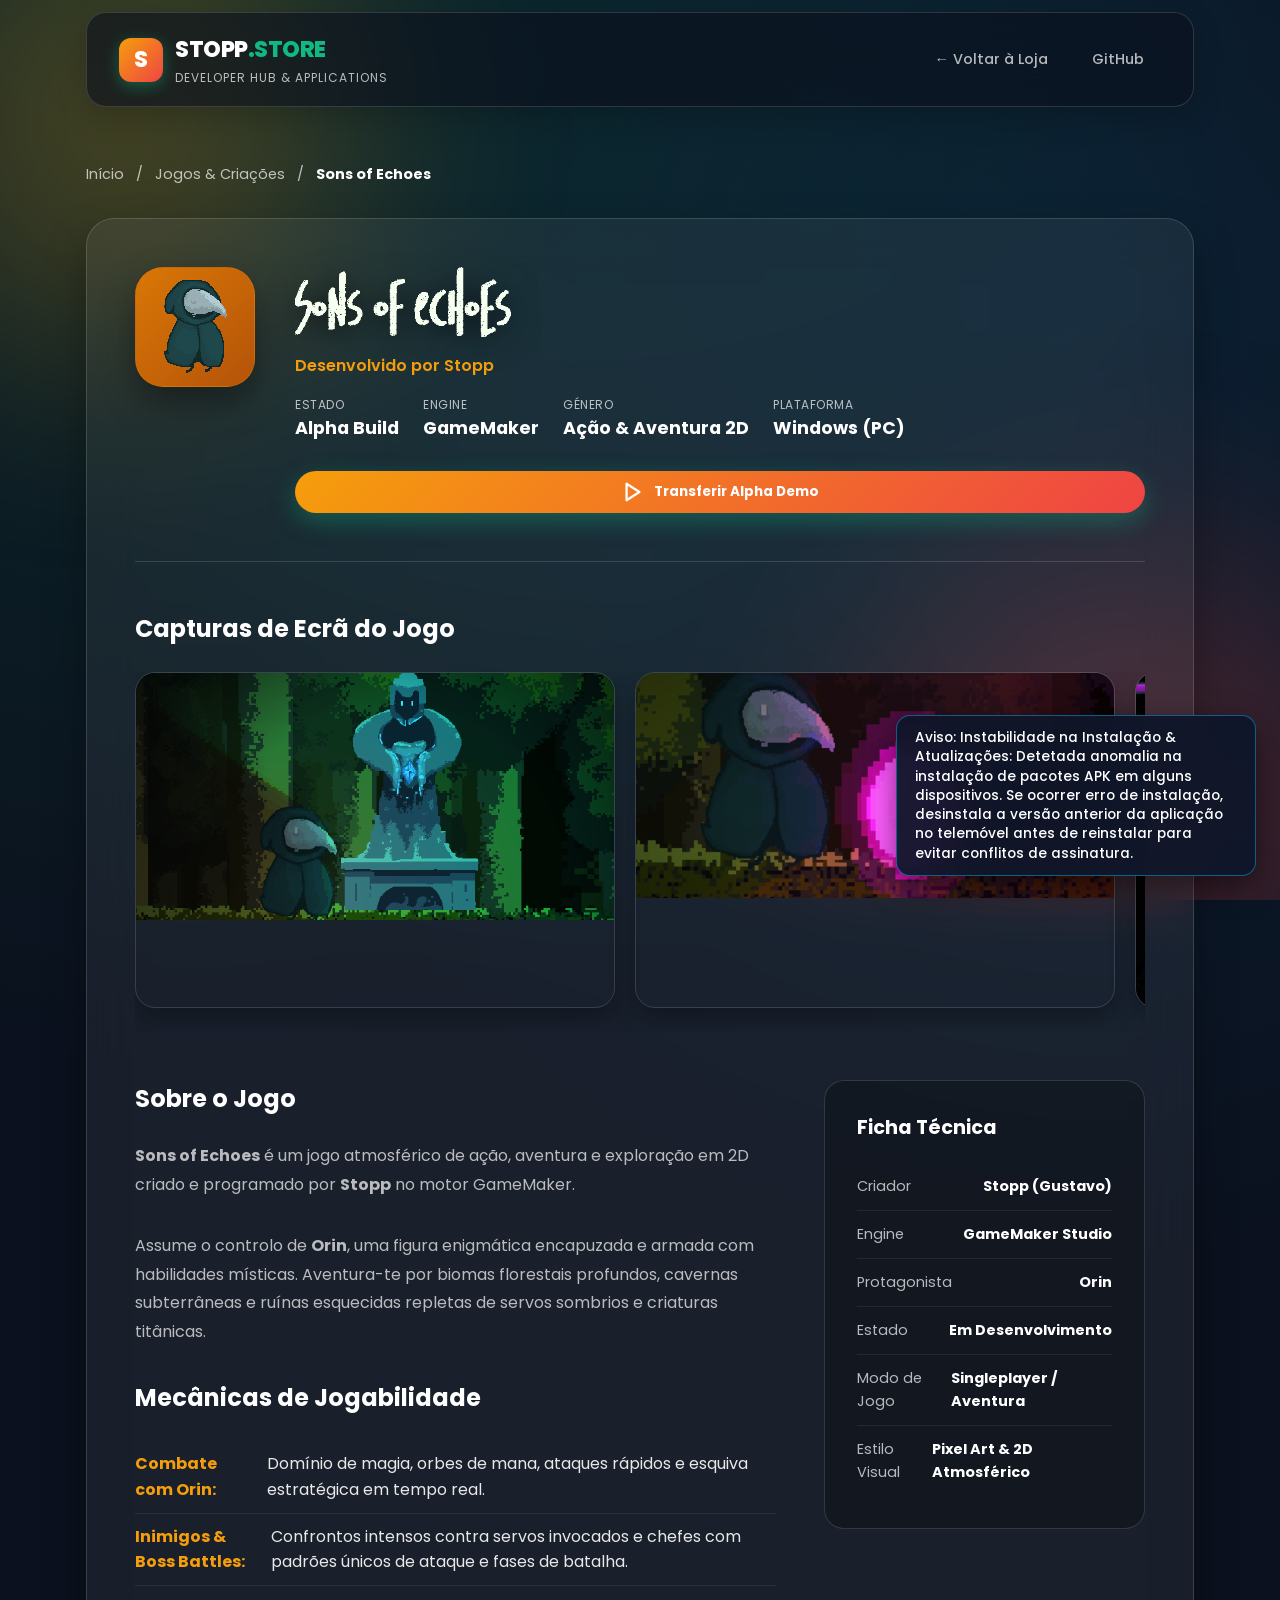
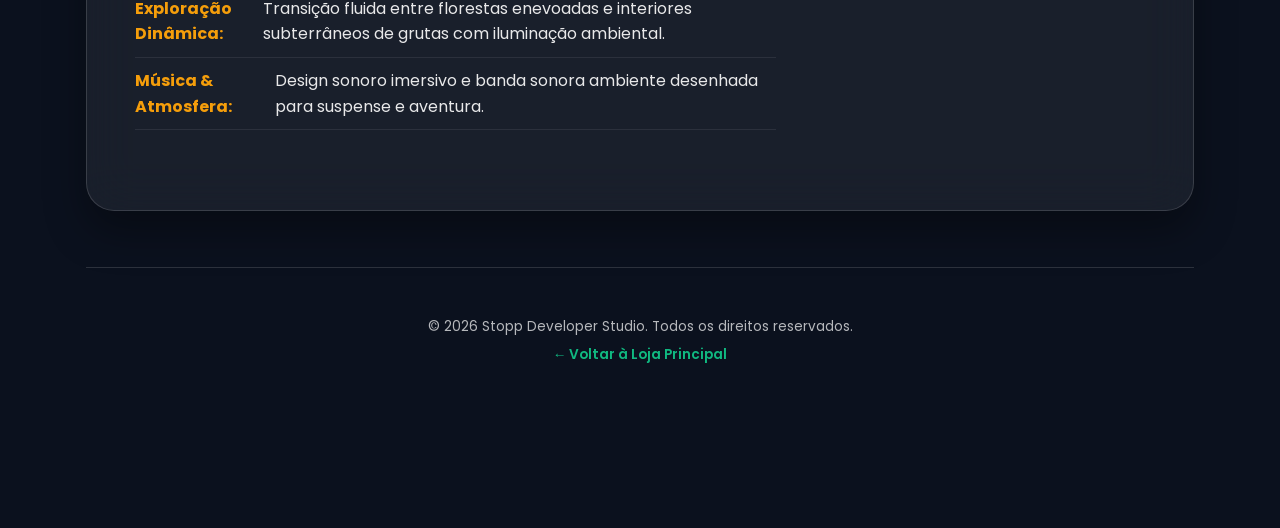
==== commit 71d2ea1d: "chore(release): atualizar Vera Watt automaticamente para v0.7.3-Beta (Build 10)" ====
--- a/sons-of-echoes.html
+++ b/sons-of-echoes.html
@@ -4,7 +4,7 @@
     <meta charset="UTF-8">
     <meta name="viewport" content="width=device-width, initial-scale=1.0">
     <title>Sons of Echoes - Jogo & Detalhes | Stopp App Store</title>
-    <link rel="stylesheet" href="assets/css/style.css?v=6">
+    <link rel="stylesheet" href="assets/css/style.css?v=25">
     <link rel="icon" type="image/svg+xml" href="assets/img/icon.svg">
 </head>
 <body>
@@ -196,6 +196,32 @@
         </div>
     </div>
 
-    <script src="assets/js/download.js"></script>
+    <!-- Platform Restriction Modal -->
+    <div class="modal-backdrop" id="platform-restriction-modal">
+        <div class="modal-card modal-app-features">
+            <div class="modal-header-app">
+                <div class="app-icon-badge" style="background: rgba(245, 158, 11, 0.2); color: #fbbf24; border: 1px solid rgba(245, 158, 11, 0.4);">
+                    <svg width="22" height="22" viewBox="0 0 24 24" fill="none" stroke="currentColor" stroke-width="2" stroke-linecap="round" stroke-linejoin="round"><circle cx="12" cy="12" r="10"></circle><line x1="4.93" y1="4.93" x2="19.07" y2="19.07"></line></svg>
+                </div>
+                <div>
+                    <span class="exclusivity-pill" id="platform-restriction-pill" style="border-color: rgba(245, 158, 11, 0.4); background: rgba(245, 158, 11, 0.15); color: #fbbf24;">Plataforma Incompatível</span>
+                    <h3 id="platform-restriction-title" style="margin-top: 4px;">Incompatível com o Dispositivo</h3>
+                </div>
+                <button class="modal-close-btn" onclick="closePlatformRestrictionModal()" aria-label="Fechar">✕</button>
+            </div>
+            <p class="modal-lead" id="platform-restriction-message" style="margin-top: 14px; font-size: 0.95rem; line-height: 1.6; color: #cbd5e1;">
+                Esta aplicação foi concebida exclusivamente para computadores PC Windows e não pode ser executada no sistema Android.
+            </p>
+            <div class="availability-notice" id="platform-restriction-tip">
+                <strong>Recomendação:</strong> Acede à Stopp Store a partir de um computador PC para transferires e jogares a demonstração de Sons of Echoes.
+            </div>
+            <button class="btn-secondary" style="width: 100%;" onclick="closePlatformRestrictionModal()">
+                Entendido
+            </button>
+        </div>
+    </div>
+
+    <script src="assets/js/app.js?v=11"></script>
+    <script src="assets/js/download.js?v=11"></script>
 </body>
 </html>
--- a/assets/css/style.css
+++ b/assets/css/style.css
@@ -20,6 +20,12 @@
     font-family: 'Poppins', sans-serif;
 }
 
+html {
+    overflow-x: hidden;
+    width: 100%;
+    max-width: 100%;
+}
+
 body {
     background: radial-gradient(circle at 20% 20%, #064e3b 0%, #0a0f1d 40%),
                 radial-gradient(circle at 80% 80%, #1e1b4b 0%, #0a0f1d 50%),
@@ -29,6 +35,9 @@
     min-height: 100vh;
     line-height: 1.6;
     overflow-x: hidden;
+    width: 100%;
+    max-width: 100%;
+    position: relative;
 }
 
 /* Background Animated Glow Elements */
@@ -524,14 +533,89 @@
         flex-wrap: wrap;
         justify-content: center;
         align-items: center;
-        gap: 8px;
+        gap: 6px;
         width: 100%;
+        max-width: 100%;
+        box-sizing: border-box;
     }
 
     .header-links a,
     .header-links button {
-        padding: 8px 14px;
-        font-size: 0.84rem;
+        padding: 6px 11px;
+        font-size: 0.78rem;
+    }
+
+    .header-links .btn-protect-pill,
+    .header-links .btn-sound-toggle {
+        padding: 6px 11px;
+        font-size: 0.76rem;
+    }
+
+    .header-links .ai-status-container {
+        margin: 2px 0 0 0 !important;
+        padding: 5px 10px !important;
+        max-width: 100% !important;
+        box-sizing: border-box !important;
+    }
+
+    .header-links .ai-status-label {
+        font-size: 0.76rem !important;
+        max-width: 180px !important;
+        white-space: nowrap !important;
+        overflow: hidden !important;
+        text-overflow: ellipsis !important;
+    }
+
+    .modal-card {
+        padding: 1.5rem 1.1rem 2.2rem 1.1rem !important;
+        border-radius: 22px !important;
+        width: 92% !important;
+        max-height: 85vh !important;
+        box-sizing: border-box !important;
+    }
+
+    /* Telas Dedicadas em Ecra Inteiro no Telemovel (Definicoes, Gestor de Apps, IA Sentinel) */
+    .modal-card.modal-settings,
+    .modal-card.modal-manager,
+    .modal-card.modal-ai-diagnostic,
+    .modal-card.modal-changelog-card {
+        position: fixed !important;
+        inset: 0 !important;
+        width: 100vw !important;
+        max-width: 100vw !important;
+        height: 100vh !important;
+        max-height: 100vh !important;
+        min-height: 100vh !important;
+        border-radius: 0 !important;
+        margin: 0 !important;
+        border: none !important;
+        padding: 16px 16px 40px 16px !important;
+        background: #0f172a !important;
+        overflow-y: auto !important;
+        -webkit-overflow-scrolling: touch !important;
+        box-shadow: none !important;
+        z-index: 1001 !important;
+        animation: screenSlideUp 0.28s cubic-bezier(0.16, 1, 0.3, 1) forwards !important;
+    }
+
+    .modal-card.modal-settings .modal-header-app,
+    .modal-card.modal-manager .modal-header-app,
+    .modal-card.modal-ai-diagnostic .modal-header-app,
+    .modal-card.modal-changelog-card .modal-header-app {
+        position: sticky !important;
+        top: -16px !important;
+        background: rgba(15, 23, 42, 0.96) !important;
+        backdrop-filter: blur(16px) !important;
+        -webkit-backdrop-filter: blur(16px) !important;
+        padding: 14px 16px !important;
+        margin: -16px -16px 16px -16px !important;
+        border-bottom: 1px solid rgba(255, 255, 255, 0.1) !important;
+        z-index: 20 !important;
+    }
+
+    @keyframes screenSlideUp {
+        0% { transform: translateY(30px); opacity: 0.7; }
+        100% { transform: translateY(0); opacity: 1; }
     }
 
     .hero h2 {
@@ -928,15 +1012,14 @@
     left: 0;
     width: 100vw;
     height: 100vh;
-    background: rgba(5, 10, 20, 0.85);
-    backdrop-filter: blur(20px);
-    -webkit-backdrop-filter: blur(20px);
-    z-index: 99999;
+    /* backdrop-filter removido: causava congelamento de UI thread no Android WebView e Chromium antigo */
+    background: rgba(5, 10, 20, 0.92);
+    z-index: 100000 !important;
     display: none;
     align-items: center;
     justify-content: center;
     opacity: 0;
-    transition: opacity 0.25s ease;
+    transition: opacity 0.2s ease;
 }
 
 .modal-backdrop.active,
@@ -949,14 +1032,15 @@
     background: rgba(15, 23, 42, 0.98);
     border: 1px solid rgba(255, 255, 255, 0.2);
     border-radius: 28px;
-    padding: 2.8rem;
+    padding: 2.2rem;
     max-width: 480px;
     width: 90%;
-    max-height: 88vh;
+    max-height: 85vh;
     overflow-y: auto;
     text-align: center;
     box-shadow: 0 30px 60px rgba(0, 0, 0, 0.7);
     position: relative;
+    z-index: 100001 !important;
     transform: scale(0.95);
     transition: transform 0.25s cubic-bezier(0.175, 0.885, 0.32, 1.275);
 }
@@ -1283,12 +1367,12 @@
 
 /* Header Settings Navigation Button */
 .btn-settings-nav {
-    padding: 9px 16px;
+    padding: 8px 14px;
     background: rgba(255, 255, 255, 0.06);
     border: 1px solid var(--glass-border);
-    border-radius: 999px;
+    border-radius: 12px;
     color: #e2e8f0;
-    font-size: 0.88rem;
+    font-size: 0.85rem;
     font-weight: 600;
     cursor: pointer;
     display: inline-flex;
@@ -1608,4 +1692,2979 @@
     border-color: rgba(14, 165, 233, 0.5);
 }
 
-
+/* Ocultar promocoes e ofertas da app Android quando executado na app nativa */
+html.is-native-app .promo-banner,
+html.is-native-app .btn-install-app,
+html.is-native-app #app-features-modal,
+html.is-native-app #btn-pwa-install,
+body.is-native-app .promo-banner,
+body.is-native-app .btn-install-app,
+body.is-native-app #app-features-modal,
+body.is-native-app #btn-pwa-install {
+    display: none !important;
+}
+
+/* Gestor de Aplicacoes & Atualizacoes */
+.modal-manager {
+    max-width: 580px;
+    text-align: left;
+}
+
+.btn-manager-nav {
+    display: inline-flex;
+    align-items: center;
+    gap: 7px;
+    background: rgba(14, 165, 233, 0.12);
+    border: 1px solid rgba(14, 165, 233, 0.35);
+    color: #38bdf8;
+    padding: 8px 14px;
+    border-radius: 12px;
+    font-size: 0.85rem;
+    font-weight: 600;
+    cursor: pointer;
+    transition: all 0.25s ease;
+    text-decoration: none;
+    position: relative;
+}
+
+.btn-manager-nav:hover {
+    background: rgba(14, 165, 233, 0.22);
+    border-color: rgba(14, 165, 233, 0.6);
+    color: #fff;
+    transform: translateY(-2px);
+    box-shadow: 0 4px 15px rgba(14, 165, 233, 0.3);
+}
+
+.badge-count {
+    background: #10b981;
+    color: #0f172a;
+    font-size: 0.72rem;
+    font-weight: 800;
+    padding: 2px 7px;
+    border-radius: 10px;
+    line-height: 1.2;
+    box-shadow: 0 0 10px rgba(16, 185, 129, 0.6);
+}
+
+.badge-count.has-updates {
+    background: #f59e0b;
+    color: #0f172a;
+    box-shadow: 0 0 10px rgba(245, 158, 11, 0.6);
+}
+
+.manager-tabs {
+    display: flex;
+    gap: 10px;
+    margin: 1.2rem 0;
+    border-bottom: 1px solid rgba(255, 255, 255, 0.1);
+    padding-bottom: 12px;
+}
+
+.manager-tab-btn {
+    background: rgba(255, 255, 255, 0.05);
+    border: 1px solid rgba(255, 255, 255, 0.12);
+    color: var(--text-muted);
+    padding: 8px 16px;
+    border-radius: 12px;
+    font-size: 0.88rem;
+    font-weight: 600;
+    cursor: pointer;
+    transition: all 0.2s ease;
+    display: inline-flex;
+    align-items: center;
+    gap: 6px;
+}
+
+.manager-tab-btn.active {
+    background: rgba(14, 165, 233, 0.2);
+    border-color: #0ea5e9;
+    color: #fff;
+}
+
+.manager-header-bar {
+    display: flex;
+    justify-content: space-between;
+    align-items: center;
+    margin-bottom: 12px;
+    padding: 4px 2px;
+}
+
+.btn-update-all {
+    display: inline-flex;
+    align-items: center;
+    gap: 6px;
+    padding: 7px 14px;
+    font-size: 0.82rem;
+    font-weight: 700;
+    border-radius: 10px;
+    background: linear-gradient(135deg, #f59e0b, #d97706);
+    color: #fff;
+    border: none;
+    cursor: pointer;
+    box-shadow: 0 4px 15px rgba(245, 158, 11, 0.35);
+    transition: all 0.2s ease;
+}
+
+.btn-update-all:hover {
+    filter: brightness(1.1);
+    transform: translateY(-1px);
+}
+
+.manager-app-item {
+    display: flex;
+    align-items: center;
+    justify-content: space-between;
+    gap: 16px;
+    background: rgba(255, 255, 255, 0.03);
+    border: 1px solid rgba(255, 255, 255, 0.08);
+    border-radius: 16px;
+    padding: 14px 18px;
+    margin-bottom: 10px;
+    transition: background 0.2s ease;
+}
+
+.manager-app-item:hover {
+    background: rgba(255, 255, 255, 0.06);
+}
+
+.manager-app-left {
+    display: flex;
+    align-items: center;
+    gap: 14px;
+    min-width: 0;
+}
+
+.manager-app-icon {
+    width: 48px;
+    height: 48px;
+    border-radius: 12px;
+    object-fit: cover;
+    display: flex;
+    align-items: center;
+    justify-content: center;
+    font-size: 1.4rem;
+    font-weight: 800;
+    color: #fff;
+    flex-shrink: 0;
+}
+
+.manager-app-meta h4 {
+    font-size: 0.98rem;
+    margin-bottom: 2px;
+    white-space: nowrap;
+    overflow: hidden;
+    text-overflow: ellipsis;
+}
+
+.manager-app-meta p {
+    font-size: 0.8rem;
+    color: #94a3b8;
+    line-height: 1.3;
+}
+
+.manager-app-actions {
+    display: flex;
+    align-items: center;
+    gap: 8px;
+    flex-shrink: 0;
+}
+
+.tag-platform {
+    font-size: 0.75rem !important;
+    padding: 3px 8px !important;
+    font-weight: 700 !important;
+}
+
+.tag-android {
+    background: rgba(16, 185, 129, 0.15) !important;
+    color: #34d399 !important;
+    border-color: rgba(16, 185, 129, 0.35) !important;
+}
+
+.tag-pc {
+    background: rgba(14, 165, 233, 0.15) !important;
+    color: #38bdf8 !important;
+    border-color: rgba(14, 165, 233, 0.35) !important;
+}
+
+.empty-state-box {
+    text-align: center;
+    padding: 2.5rem 1.5rem;
+    background: rgba(255, 255, 255, 0.02);
+    border: 1px dashed rgba(255, 255, 255, 0.12);
+    border-radius: 16px;
+}
+
+.empty-state-box h4 {
+    color: #10b981;
+    font-size: 1.1rem;
+    margin-bottom: 6px;
+}
+
+.empty-state-box p {
+    color: #94a3b8;
+    font-size: 0.88rem;
+}
+
+/* ============================================================
+   PLATFORM RESTRICTIONS, POST-INSTALL CELEBRATION & CHANGELOG
+   ============================================================ */
+
+/* Platform Restriction Buttons & Badges */
+.btn-platform-restricted {
+    padding: 13px 20px;
+    background: rgba(245, 158, 11, 0.08);
+    border: 1px solid rgba(245, 158, 11, 0.35);
+    border-radius: 14px;
+    color: #fbbf24;
+    font-weight: 700;
+    font-size: 0.9rem;
+    cursor: pointer;
+    display: inline-flex;
+    align-items: center;
+    justify-content: center;
+    gap: 8px;
+    transition: all 0.25s ease;
+}
+
+.btn-platform-restricted:hover {
+    background: rgba(245, 158, 11, 0.16);
+    border-color: rgba(245, 158, 11, 0.6);
+    color: #fde68a;
+    transform: translateY(-1px);
+}
+
+.btn-platform-restricted svg {
+    flex-shrink: 0;
+}
+
+.badge-platform-restricted {
+    display: inline-flex;
+    align-items: center;
+    gap: 5px;
+    padding: 4px 10px;
+    border-radius: 999px;
+    font-size: 0.72rem;
+    font-weight: 700;
+    text-transform: uppercase;
+    letter-spacing: 0.5px;
+    background: rgba(245, 158, 11, 0.15);
+    border: 1px solid rgba(245, 158, 11, 0.4);
+    color: #fbbf24;
+}
+
+/* Post-Installation Celebration Modal */
+.modal-celebration {
+    max-width: 440px;
+    text-align: center;
+    position: relative;
+    overflow: hidden;
+    padding: 2.2rem 2rem;
+}
+
+.celebration-badge-wrap {
+    position: relative;
+    width: 90px;
+    height: 90px;
+    margin: 0 auto 1.5rem auto;
+    display: flex;
+    align-items: center;
+    justify-content: center;
+}
+
+.celebration-pulse-glow {
+    position: absolute;
+    width: 100%;
+    height: 100%;
+    border-radius: 50%;
+    background: radial-gradient(circle, rgba(16, 185, 129, 0.55) 0%, rgba(16, 185, 129, 0) 70%);
+    animation: celebrationPulse 2s infinite ease-out;
+}
+
+@keyframes celebrationPulse {
+    0% {
+        transform: scale(0.85);
+        opacity: 0.8;
+    }
+    50% {
+        transform: scale(1.35);
+        opacity: 0.25;
+    }
+    100% {
+        transform: scale(1.6);
+        opacity: 0;
+    }
+}
+
+.celebration-icon-box {
+    width: 80px;
+    height: 80px;
+    border-radius: 50%;
+    background: linear-gradient(135deg, rgba(16, 185, 129, 0.25), rgba(14, 165, 233, 0.2));
+    border: 2px solid #10b981;
+    display: flex;
+    align-items: center;
+    justify-content: center;
+    box-shadow: 0 10px 30px rgba(16, 185, 129, 0.4);
+    animation: celebrationBounce 0.6s cubic-bezier(0.175, 0.885, 0.32, 1.275) both;
+}
+
+@keyframes celebrationBounce {
+    0% {
+        transform: scale(0);
+        opacity: 0;
+    }
+    60% {
+        transform: scale(1.15);
+    }
+    100% {
+        transform: scale(1);
+        opacity: 1;
+    }
+}
+
+.modal-celebration h3 {
+    font-size: 1.45rem;
+    font-weight: 800;
+    color: #ffffff;
+    margin-bottom: 0.6rem;
+}
+
+.modal-celebration-actions {
+    display: flex;
+    flex-direction: column;
+    gap: 10px;
+    margin-top: 1rem;
+}
+
+/* Mandatory Developer Changelog Boxes */
+.manager-changelog-box {
+    margin-top: 10px;
+    background: rgba(15, 23, 42, 0.65);
+    border: 1px solid rgba(16, 185, 129, 0.25);
+    border-radius: 12px;
+    padding: 10px 14px;
+    text-align: left;
+}
+
+.manager-changelog-header {
+    display: flex;
+    align-items: center;
+    gap: 6px;
+    font-size: 0.8rem;
+    font-weight: 700;
+    color: #34d399;
+    text-transform: uppercase;
+    letter-spacing: 0.5px;
+    margin-bottom: 6px;
+}
+
+.manager-changelog-list {
+    margin: 0;
+    padding-left: 18px;
+    font-size: 0.82rem;
+    color: #cbd5e1;
+    line-height: 1.5;
+}
+
+.manager-changelog-list li {
+    margin-bottom: 3px;
+}
+
+.store-changelog-box {
+    margin-top: 12px;
+    background: rgba(15, 23, 42, 0.65);
+    border: 1px solid rgba(14, 165, 233, 0.25);
+    border-radius: 12px;
+    padding: 12px 14px;
+    text-align: left;
+}
+
+.store-changelog-box strong {
+    display: block;
+    font-size: 0.82rem;
+    font-weight: 700;
+    color: #38bdf8;
+    text-transform: uppercase;
+    letter-spacing: 0.5px;
+    margin-bottom: 6px;
+}
+
+.store-changelog-box ul {
+    margin: 0;
+    padding-left: 18px;
+    font-size: 0.82rem;
+    color: #cbd5e1;
+    line-height: 1.5;
+}
+
+.store-changelog-box li {
+    margin-bottom: 4px;
+}
+
+.no-changelog-warning {
+    color: #f87171 !important;
+    font-style: italic;
+}
+
+/* ============================================================
+   NATIVE APP SUPPRESSION RULES
+   ============================================================ */
+html.is-native-app .promo-banner,
+html.is-native-app .banner-app-alert,
+html.is-native-app #banner-app-promo,
+html.is-native-app .btn-install-app,
+html.is-native-app #btn-pwa-install,
+html.is-native-app #nav-pill-app-android,
+html.is-native-app #app-features-modal,
+body.is-native-app .promo-banner,
+body.is-native-app .banner-app-alert,
+body.is-native-app #banner-app-promo,
+body.is-native-app .btn-install-app,
+body.is-native-app #btn-pwa-install,
+body.is-native-app #nav-pill-app-android,
+body.is-native-app #app-features-modal {
+    display: none !important;
+}
+
+/* ============================================================
+   IA STOPP SENTINEL - HEALTH & DIAGNOSTIC STATUS BAR & MODAL
+   ============================================================ */
+.ai-status-container {
+    margin: 0;
+    padding: 6px 13px;
+    background: rgba(15, 23, 42, 0.75);
+    border: 1px solid rgba(16, 185, 129, 0.35);
+    border-radius: 999px;
+    backdrop-filter: blur(14px);
+    -webkit-backdrop-filter: blur(14px);
+    display: inline-flex;
+    align-items: center;
+    justify-content: space-between;
+    gap: 8px;
+    cursor: pointer;
+    box-shadow: 0 4px 14px rgba(0, 0, 0, 0.25), inset 0 1px 0 rgba(255, 255, 255, 0.08);
+    transition: all 0.25s cubic-bezier(0.4, 0, 0.2, 1);
+    max-width: 100%;
+    box-sizing: border-box;
+}
+
+.ai-status-container:hover {
+    border-color: rgba(56, 189, 248, 0.6);
+    box-shadow: 0 6px 20px rgba(14, 165, 233, 0.25), inset 0 1px 0 rgba(255, 255, 255, 0.15);
+    transform: translateY(-1px);
+}
+
+.ai-status-pulse-badge {
+    display: inline-flex;
+    align-items: center;
+    gap: 7px;
+    min-width: 0;
+    flex-shrink: 1;
+}
+
+.ai-status-dot {
+    width: 8px;
+    height: 8px;
+    border-radius: 50%;
+    background: #10b981;
+    box-shadow: 0 0 10px #10b981;
+    flex-shrink: 0;
+    animation: aiPulseDot 2s infinite ease-in-out;
+}
+
+.ai-status-dot.warning {
+    background: #f59e0b;
+    box-shadow: 0 0 10px #f59e0b;
+}
+
+.ai-status-dot.error {
+    background: #ef4444;
+    box-shadow: 0 0 10px #ef4444;
+}
+
+@keyframes aiPulseDot {
+    0%, 100% {
+        transform: scale(1);
+        opacity: 1;
+    }
+    50% {
+        transform: scale(1.3);
+        opacity: 0.6;
+    }
+}
+
+.ai-status-label {
+    font-size: 0.78rem;
+    font-weight: 700;
+    color: #e2e8f0;
+    white-space: nowrap;
+    overflow: hidden;
+    text-overflow: ellipsis;
+}
+
+.ai-status-label strong {
+    color: #38bdf8;
+}
+
+.ai-status-telemetry {
+    display: flex;
+    align-items: center;
+    gap: 10px;
+    flex-shrink: 0;
+}
+
+.ai-telemetry-ping {
+    font-size: 0.78rem;
+    font-family: monospace;
+    color: #34d399;
+    background: rgba(16, 185, 129, 0.15);
+    padding: 3px 8px;
+    border-radius: 999px;
+    border: 1px solid rgba(16, 185, 129, 0.3);
+}
+
+.ai-telemetry-pill {
+    font-size: 0.78rem;
+    font-weight: 700;
+    color: #38bdf8;
+    background: rgba(14, 165, 233, 0.12);
+    border: 1px solid rgba(14, 165, 233, 0.3);
+    padding: 4px 10px;
+    border-radius: 999px;
+    transition: all 0.2s ease;
+}
+
+.ai-status-container:hover .ai-telemetry-pill {
+    background: rgba(14, 165, 233, 0.25);
+    color: #ffffff;
+}
+
+/* Modal de Diagnostico IA */
+.modal-ai-diagnostic {
+    max-width: 540px;
+    text-align: left;
+}
+
+.ai-diag-card {
+    background: rgba(15, 23, 42, 0.6);
+    border: 1px solid rgba(255, 255, 255, 0.08);
+    border-radius: 12px;
+    padding: 12px 16px;
+    margin-bottom: 10px;
+    display: flex;
+    align-items: center;
+    justify-content: space-between;
+    gap: 12px;
+}
+
+.ai-diag-info h5 {
+    font-size: 0.88rem;
+    font-weight: 700;
+    color: #f1f5f9;
+    margin: 0 0 2px 0;
+}
+
+.ai-diag-info p {
+    font-size: 0.78rem;
+    color: #94a3b8;
+    margin: 0;
+}
+
+.ai-diag-badge {
+    font-size: 0.76rem;
+    font-weight: 700;
+    padding: 3px 8px;
+    border-radius: 999px;
+    flex-shrink: 0;
+}
+
+.ai-diag-badge.ok {
+    background: rgba(16, 185, 129, 0.18);
+    border: 1px solid rgba(16, 185, 129, 0.4);
+    color: #34d399;
+}
+
+.ai-diag-badge.notice {
+    background: rgba(245, 158, 11, 0.18);
+    border: 1px solid rgba(245, 158, 11, 0.4);
+    color: #fbbf24;
+}
+
+.ai-scanner-track {
+    width: 100%;
+    height: 4px;
+    background: rgba(255, 255, 255, 0.08);
+    border-radius: 2px;
+    overflow: hidden;
+    margin: 14px 0 16px 0;
+}
+
+.ai-scanner-bar {
+    width: 100%;
+    height: 100%;
+    background: linear-gradient(90deg, #10b981, #0ea5e9, #6366f1, #10b981);
+    background-size: 200% 100%;
+    animation: aiScannerAnim 2s linear infinite;
+}
+
+@keyframes aiScannerAnim {
+    0% { background-position: 100% 0; }
+    100% { background-position: -100% 0; }
+}
+
+.ai-report-box {
+    background: rgba(14, 165, 233, 0.08);
+    border: 1px solid rgba(14, 165, 233, 0.25);
+    border-radius: 12px;
+    padding: 14px 16px;
+    margin-top: 14px;
+    font-size: 0.85rem;
+    line-height: 1.6;
+    color: #cbd5e1;
+}
+
+.ai-report-box strong {
+    color: #38bdf8;
+    display: block;
+    margin-bottom: 4px;
+    text-transform: uppercase;
+    font-size: 0.78rem;
+    letter-spacing: 0.5px;
+}
+
+/* ============================================================
+   HORIZONTAL SWIPEABLE INSTALLED APPS SHELF (CAROUSEL)
+   ============================================================ */
+.installed-shelf-section {
+    margin: 2.8rem 0 2rem 0;
+    padding: 22px 20px;
+    background: linear-gradient(135deg, rgba(15, 23, 42, 0.85), rgba(30, 41, 59, 0.75));
+    border: 1px solid rgba(16, 185, 129, 0.3);
+    border-radius: 24px;
+    box-shadow: 0 15px 40px rgba(0, 0, 0, 0.35), inset 0 1px 0 rgba(255, 255, 255, 0.1);
+    backdrop-filter: blur(16px);
+    -webkit-backdrop-filter: blur(16px);
+    position: relative;
+    overflow: hidden;
+}
+
+.installed-shelf-section::before {
+    content: '';
+    position: absolute;
+    top: -50%;
+    right: -20%;
+    width: 300px;
+    height: 300px;
+    border-radius: 50%;
+    background: radial-gradient(circle, rgba(16, 185, 129, 0.12) 0%, rgba(16, 185, 129, 0) 70%);
+    pointer-events: none;
+}
+
+.shelf-header {
+    display: flex;
+    align-items: center;
+    justify-content: space-between;
+    margin-bottom: 16px;
+    gap: 12px;
+}
+
+.shelf-title-wrap {
+    display: flex;
+    align-items: center;
+    gap: 12px;
+}
+
+.shelf-icon-badge {
+    width: 40px;
+    height: 40px;
+    border-radius: 12px;
+    background: rgba(16, 185, 129, 0.15);
+    border: 1px solid rgba(16, 185, 129, 0.35);
+    display: flex;
+    align-items: center;
+    justify-content: center;
+    flex-shrink: 0;
+}
+
+.shelf-title {
+    font-size: 1.15rem;
+    font-weight: 800;
+    color: #ffffff;
+    margin: 0;
+}
+
+.shelf-subtitle {
+    font-size: 0.8rem;
+    color: #94a3b8;
+    margin: 2px 0 0 0;
+}
+
+.shelf-nav-hint {
+    font-size: 0.74rem;
+    font-weight: 700;
+    color: #38bdf8;
+    background: rgba(14, 165, 233, 0.15);
+    border: 1px solid rgba(14, 165, 233, 0.3);
+    padding: 4px 10px;
+    border-radius: 999px;
+    text-transform: uppercase;
+    letter-spacing: 0.5px;
+    flex-shrink: 0;
+}
+
+/* Horizontal Scroll Track */
+.shelf-scroll-track {
+    display: flex;
+    gap: 14px;
+    overflow-x: auto;
+    padding: 6px 4px 14px 4px;
+    scroll-snap-type: x mandatory;
+    -webkit-overflow-scrolling: touch;
+    scrollbar-width: thin;
+    scrollbar-color: rgba(16, 185, 129, 0.4) transparent;
+}
+
+.shelf-scroll-track::-webkit-scrollbar {
+    height: 6px;
+}
+
+.shelf-scroll-track::-webkit-scrollbar-track {
+    background: rgba(255, 255, 255, 0.04);
+    border-radius: 3px;
+}
+
+.shelf-scroll-track::-webkit-scrollbar-thumb {
+    background: rgba(16, 185, 129, 0.45);
+    border-radius: 3px;
+}
+
+.shelf-scroll-track::-webkit-scrollbar-thumb:hover {
+    background: rgba(16, 185, 129, 0.7);
+}
+
+/* Individual Shelf Card */
+.shelf-app-card {
+    flex: 0 0 260px;
+    scroll-snap-align: start;
+    background: rgba(15, 23, 42, 0.75);
+    border: 1px solid rgba(255, 255, 255, 0.1);
+    border-radius: 18px;
+    padding: 16px;
+    display: flex;
+    flex-direction: column;
+    justify-content: space-between;
+    position: relative;
+    box-shadow: 0 8px 25px rgba(0, 0, 0, 0.25);
+    transition: all 0.3s cubic-bezier(0.4, 0, 0.2, 1);
+    animation: shelfCardEntrance 0.5s ease-out both;
+}
+
+@keyframes shelfCardEntrance {
+    0% {
+        opacity: 0;
+        transform: translateX(20px) scale(0.96);
+    }
+    100% {
+        opacity: 1;
+        transform: translateX(0) scale(1);
+    }
+}
+
+.shelf-app-card:hover {
+    border-color: rgba(16, 185, 129, 0.45);
+    box-shadow: 0 12px 30px rgba(16, 185, 129, 0.2);
+    transform: translateY(-3px);
+}
+
+.shelf-card-top {
+    display: flex;
+    align-items: center;
+    gap: 12px;
+    margin-bottom: 12px;
+}
+
+.shelf-card-icon {
+    width: 48px;
+    height: 48px;
+    border-radius: 14px;
+    display: flex;
+    align-items: center;
+    justify-content: center;
+    overflow: hidden;
+    flex-shrink: 0;
+    box-shadow: 0 4px 14px rgba(0, 0, 0, 0.3);
+}
+
+.shelf-card-icon img {
+    width: 100%;
+    height: 100%;
+    object-fit: cover;
+}
+
+.shelf-card-info {
+    min-width: 0;
+    flex: 1;
+}
+
+.shelf-card-name {
+    font-size: 0.98rem;
+    font-weight: 700;
+    color: #ffffff;
+    margin: 0 0 2px 0;
+    white-space: nowrap;
+    overflow: hidden;
+    text-overflow: ellipsis;
+}
+
+.shelf-card-meta {
+    font-size: 0.75rem;
+    color: #94a3b8;
+    margin: 0;
+}
+
+.shelf-card-badges {
+    display: flex;
+    gap: 6px;
+    flex-wrap: wrap;
+    margin-bottom: 12px;
+}
+
+.shelf-badge-installed {
+    font-size: 0.72rem;
+    font-weight: 700;
+    padding: 3px 8px;
+    border-radius: 999px;
+    background: rgba(16, 185, 129, 0.18);
+    border: 1px solid rgba(16, 185, 129, 0.4);
+    color: #34d399;
+}
+
+.shelf-badge-version {
+    font-size: 0.72rem;
+    font-weight: 700;
+    padding: 3px 8px;
+    border-radius: 999px;
+    background: rgba(14, 165, 233, 0.15);
+    border: 1px solid rgba(14, 165, 233, 0.35);
+    color: #38bdf8;
+}
+
+.shelf-card-actions {
+    display: flex;
+    gap: 8px;
+}
+
+.shelf-btn-open {
+    flex: 1;
+    padding: 8px 12px;
+    background: linear-gradient(135deg, #10b981, #0ea5e9);
+    border: none;
+    border-radius: 10px;
+    color: #ffffff;
+    font-size: 0.82rem;
+    font-weight: 700;
+    cursor: pointer;
+    display: flex;
+    align-items: center;
+    justify-content: center;
+    gap: 6px;
+    transition: all 0.2s ease;
+}
+
+.shelf-btn-open:hover {
+    box-shadow: 0 4px 15px rgba(16, 185, 129, 0.4);
+    transform: translateY(-1px);
+}
+
+.shelf-btn-uninstall {
+    padding: 8px 10px;
+    background: rgba(239, 68, 68, 0.12);
+    border: 1px solid rgba(239, 68, 68, 0.3);
+    border-radius: 10px;
+    color: #f87171;
+    font-size: 0.8rem;
+    font-weight: 600;
+    cursor: pointer;
+    transition: all 0.2s ease;
+}
+
+.shelf-btn-uninstall:hover {
+    background: rgba(239, 68, 68, 0.25);
+    color: #ffffff;
+}
+
+.shelf-empty-card {
+    flex: 1;
+    min-width: 280px;
+    padding: 24px 20px;
+    background: rgba(15, 23, 42, 0.5);
+    border: 1px dashed rgba(255, 255, 255, 0.15);
+    border-radius: 18px;
+    text-align: center;
+}
+
+.shelf-empty-card p {
+    font-size: 0.85rem;
+    color: #94a3b8;
+    margin: 0;
+    line-height: 1.5;
+}
+
+/* ==========================================================================
+   Stopp Store v0.4-Beta - Layout Overhaul, Splash Screen, Audio & Bottom Dock
+   Strictly Zero Emojis Compliance
+   ========================================================================== */
+
+/* Safe container area */
+body {
+    padding-bottom: 24px;
+}
+
+/* 1. App Entry & Splash Screen Animation */
+.stopp-splash-screen {
+    position: fixed;
+    inset: 0;
+    z-index: 999999;
+    background: radial-gradient(circle at 50% 35%, #0c1a32 0%, #030712 100%);
+    display: flex;
+    align-items: center;
+    justify-content: center;
+    cursor: pointer;
+    transition: opacity 0.5s cubic-bezier(0.16, 1, 0.3, 1), transform 0.5s cubic-bezier(0.16, 1, 0.3, 1), visibility 0.5s;
+}
+
+.stopp-splash-screen.splash-dismissed {
+    display: none !important;
+    opacity: 0 !important;
+    pointer-events: none !important;
+    transform: scale(1.08);
+    visibility: hidden !important;
+}
+
+.splash-backdrop-glow {
+    position: absolute;
+    width: 320px;
+    height: 320px;
+    background: radial-gradient(circle, rgba(16, 185, 129, 0.28) 0%, rgba(14, 165, 233, 0.18) 45%, transparent 70%);
+    border-radius: 50%;
+    filter: blur(40px);
+    animation: splashGlowPulse 2.8s ease-in-out infinite alternate;
+}
+
+@keyframes splashGlowPulse {
+    0% { transform: scale(0.85); opacity: 0.6; }
+    100% { transform: scale(1.25); opacity: 1; }
+}
+
+.splash-card {
+    position: relative;
+    z-index: 2;
+    display: flex;
+    flex-direction: column;
+    align-items: center;
+    text-align: center;
+    padding: 24px;
+    max-width: 360px;
+}
+
+.splash-logo-container {
+    position: relative;
+    width: 110px;
+    height: 110px;
+    display: flex;
+    align-items: center;
+    justify-content: center;
+    margin-bottom: 10px;
+}
+
+.splash-ripple-ring {
+    position: absolute;
+    inset: -12px;
+    border-radius: 34px;
+    border: 2px solid rgba(16, 185, 129, 0.45);
+    animation: ripplePulse 2s cubic-bezier(0, 0.2, 0.8, 1) infinite;
+}
+
+.splash-ripple-ring.ring-2 {
+    inset: -22px;
+    border-color: rgba(14, 165, 233, 0.35);
+    animation-delay: 0.6s;
+}
+
+@keyframes ripplePulse {
+    0% { transform: scale(0.85); opacity: 1; }
+    100% { transform: scale(1.3); opacity: 0; }
+}
+
+.splash-stopp-logo {
+    width: 86px;
+    height: 86px;
+    border-radius: 24px;
+    object-fit: contain;
+    filter: drop-shadow(0 12px 35px rgba(16, 185, 129, 0.55));
+    animation: splashLogoEntrance 0.85s cubic-bezier(0.16, 1, 0.3, 1) forwards;
+}
+
+@keyframes splashLogoEntrance {
+    0% { transform: scale(0.4) rotate(-6deg); opacity: 0; filter: blur(4px); }
+    100% { transform: scale(1) rotate(0deg); opacity: 1; filter: drop-shadow(0 12px 35px rgba(16, 185, 129, 0.55)); }
+}
+
+.splash-brand-title {
+    font-size: 2.1rem;
+    font-weight: 900;
+    letter-spacing: 2px;
+    color: #ffffff;
+    margin: 12px 0 4px 0;
+    background: linear-gradient(135deg, #ffffff 40%, #38bdf8 100%);
+    -webkit-background-clip: text;
+    -webkit-text-fill-color: transparent;
+    animation: splashTypographyEntrance 0.9s cubic-bezier(0.16, 1, 0.3, 1) forwards;
+}
+
+.splash-brand-title span {
+    background: linear-gradient(135deg, #34d399 0%, #10b981 100%);
+    -webkit-background-clip: text;
+    -webkit-text-fill-color: transparent;
+}
+
+.splash-brand-sub {
+    font-size: 0.8rem;
+    font-weight: 600;
+    letter-spacing: 2.5px;
+    color: #94a3b8;
+    text-transform: uppercase;
+    margin: 0 0 16px 0;
+}
+
+@keyframes splashTypographyEntrance {
+    0% { transform: translateY(14px) scale(0.95); opacity: 0; filter: blur(5px); }
+    100% { transform: translateY(0) scale(1); opacity: 1; }
+}
+
+.splash-ecosystem-pill {
+    display: inline-flex;
+    align-items: center;
+    gap: 7px;
+    padding: 4px 12px;
+    border-radius: 999px;
+    background: rgba(255, 255, 255, 0.08);
+    border: 1px solid rgba(255, 255, 255, 0.15);
+    color: #94a3b8;
+    font-size: 0.72rem;
+    font-weight: 800;
+    letter-spacing: 1.5px;
+    text-transform: uppercase;
+    margin-bottom: 20px;
+}
+
+.splash-dot {
+    width: 6px;
+    height: 6px;
+    border-radius: 50%;
+    background: #10b981;
+    box-shadow: 0 0 8px #10b981;
+}
+
+/* Icones Adaptativos ao Tema do Utilizador */
+.verawatt-theme-icon {
+    transition: opacity 0.25s ease, transform 0.25s ease, filter 0.25s ease;
+}
+
+.splash-loader-bar {
+    width: 220px;
+    height: 5px;
+    background: rgba(255, 255, 255, 0.1);
+    border-radius: 999px;
+    overflow: hidden;
+    position: relative;
+    margin-bottom: 12px;
+}
+
+.splash-loader-progress {
+    width: 30%;
+    height: 100%;
+    background: linear-gradient(90deg, #10b981, #0ea5e9, #38bdf8);
+    border-radius: 999px;
+    transition: width 0.3s ease;
+    animation: loaderProgressAnim 1.6s ease-in-out infinite alternate;
+}
+
+@keyframes loaderProgressAnim {
+    0% { transform: translateX(-50%); width: 40%; }
+    100% { transform: translateX(180%); width: 60%; }
+}
+
+.splash-status-text {
+    font-size: 0.8rem;
+    color: #64748b;
+    font-weight: 500;
+    margin-bottom: 22px;
+}
+
+.splash-skip-button {
+    display: inline-flex;
+    align-items: center;
+    justify-content: center;
+    gap: 8px;
+    padding: 10px 24px;
+    background: linear-gradient(135deg, rgba(16, 185, 129, 0.25), rgba(14, 165, 233, 0.2));
+    border: 1.5px solid rgba(16, 185, 129, 0.55);
+    border-radius: 999px;
+    color: #ffffff;
+    font-weight: 700;
+    font-size: 0.85rem;
+    cursor: pointer;
+    box-shadow: 0 4px 20px rgba(16, 185, 129, 0.35);
+    transition: all 0.2s cubic-bezier(0.16, 1, 0.3, 1);
+    margin-bottom: 12px;
+    outline: none;
+    -webkit-tap-highlight-color: transparent;
+    user-select: none;
+    touch-action: manipulation;
+}
+
+.splash-skip-button:hover,
+.splash-skip-button:active {
+    transform: scale(1.05);
+    background: linear-gradient(135deg, rgba(16, 185, 129, 0.45), rgba(14, 165, 233, 0.35));
+    border-color: #34d399;
+    box-shadow: 0 6px 26px rgba(16, 185, 129, 0.55);
+}
+
+.splash-skip-hint {
+    font-size: 0.72rem;
+    color: #475569;
+    letter-spacing: 1px;
+    text-transform: uppercase;
+    border-top: 1px solid rgba(255, 255, 255, 0.06);
+    padding-top: 8px;
+}
+
+/* 2. Compact Modern Header & Quick Action Pills */
+.brand-version-pill {
+    font-size: 0.68rem;
+    font-weight: 800;
+    padding: 2px 7px;
+    border-radius: 6px;
+    background: rgba(14, 165, 233, 0.2);
+    border: 1px solid rgba(14, 165, 233, 0.45);
+    color: #38bdf8;
+    margin-left: 8px;
+    letter-spacing: 0.5px;
+}
+
+.btn-protect-pill {
+    display: inline-flex;
+    align-items: center;
+    gap: 6px;
+    padding: 6px 12px;
+    border-radius: 999px;
+    background: rgba(16, 185, 129, 0.12);
+    border: 1px solid rgba(16, 185, 129, 0.35);
+    color: #34d399;
+    font-size: 0.78rem;
+    font-weight: 700;
+    cursor: pointer;
+    transition: all 0.2s ease;
+}
+
+.btn-protect-pill:hover {
+    background: rgba(16, 185, 129, 0.22);
+    border-color: rgba(16, 185, 129, 0.6);
+    transform: translateY(-1px);
+}
+
+.btn-sound-toggle {
+    display: inline-flex;
+    align-items: center;
+    gap: 6px;
+    padding: 6px 11px;
+    border-radius: 999px;
+    background: rgba(255, 255, 255, 0.07);
+    border: 1px solid rgba(255, 255, 255, 0.16);
+    color: #e2e8f0;
+    font-size: 0.78rem;
+    font-weight: 700;
+    cursor: pointer;
+    transition: all 0.2s ease;
+}
+
+.btn-sound-toggle:hover {
+    background: rgba(255, 255, 255, 0.14);
+    border-color: rgba(255, 255, 255, 0.3);
+    transform: translateY(-1px);
+}
+
+.btn-sound-toggle.muted {
+    color: #94a3b8;
+    opacity: 0.65;
+}
+
+@media (max-width: 768px) {
+    .header-links {
+        gap: 6px;
+        justify-content: center;
+    }
+}
+
+/* 3. Hero Showcase (Animated & Clean Inicio) */
+.hero-showcase {
+    position: relative;
+    border-radius: 24px;
+    background: linear-gradient(135deg, rgba(15, 23, 42, 0.8) 0%, rgba(30, 41, 59, 0.6) 100%);
+    border: 1px solid rgba(255, 255, 255, 0.1);
+    box-shadow: 0 16px 40px rgba(0, 0, 0, 0.4), inset 0 1px 0 rgba(255, 255, 255, 0.12);
+    padding: 24px 28px;
+    margin-bottom: 24px;
+    overflow: hidden;
+    backdrop-filter: blur(12px);
+    -webkit-backdrop-filter: blur(12px);
+}
+
+.hero-showcase-glow {
+    position: absolute;
+    top: -50px;
+    right: -50px;
+    width: 240px;
+    height: 240px;
+    background: radial-gradient(circle, rgba(16, 185, 129, 0.22) 0%, rgba(14, 165, 233, 0.12) 50%, transparent 70%);
+    border-radius: 50%;
+    pointer-events: none;
+    filter: blur(35px);
+    animation: heroGlowMotion 6s ease-in-out infinite alternate;
+}
+
+@keyframes heroGlowMotion {
+    0% { transform: translate(0, 0) scale(1); }
+    100% { transform: translate(-30px, 20px) scale(1.15); }
+}
+
+.hero-showcase-content {
+    position: relative;
+    z-index: 2;
+}
+
+.hero-top-badges {
+    display: flex;
+    align-items: center;
+    gap: 8px;
+    flex-wrap: wrap;
+    margin-bottom: 12px;
+}
+
+.hero-badge-pill {
+    font-size: 0.72rem;
+    font-weight: 800;
+    padding: 4px 10px;
+    border-radius: 999px;
+    background: rgba(14, 165, 233, 0.15);
+    border: 1px solid rgba(14, 165, 233, 0.4);
+    color: #38bdf8;
+    text-transform: uppercase;
+    letter-spacing: 0.6px;
+}
+
+.hero-status-pill {
+    display: inline-flex;
+    align-items: center;
+    gap: 6px;
+    font-size: 0.74rem;
+    font-weight: 700;
+    padding: 4px 10px;
+    border-radius: 999px;
+    background: rgba(16, 185, 129, 0.12);
+    border: 1px solid rgba(16, 185, 129, 0.35);
+    color: #34d399;
+    cursor: pointer;
+}
+
+.hero-headline {
+    font-size: 1.85rem;
+    font-weight: 900;
+    line-height: 1.25;
+    color: #ffffff;
+    margin: 0 0 8px 0;
+}
+
+.hero-headline span {
+    background: linear-gradient(135deg, #10b981 0%, #0ea5e9 100%);
+    -webkit-background-clip: text;
+    -webkit-text-fill-color: transparent;
+}
+
+.hero-subtitle {
+    font-size: 0.92rem;
+    color: #94a3b8;
+    line-height: 1.55;
+    margin: 0 0 16px 0;
+    max-width: 680px;
+}
+
+.hero-highlights {
+    display: flex;
+    gap: 8px;
+    flex-wrap: wrap;
+}
+
+.highlight-chip {
+    display: inline-flex;
+    align-items: center;
+    gap: 6px;
+    padding: 6px 12px;
+    border-radius: 10px;
+    background: rgba(255, 255, 255, 0.05);
+    border: 1px solid rgba(255, 255, 255, 0.1);
+    color: #e2e8f0;
+    font-size: 0.78rem;
+    font-weight: 600;
+    cursor: pointer;
+    transition: all 0.2s ease;
+}
+
+.highlight-chip:hover {
+    background: rgba(255, 255, 255, 0.1);
+    border-color: rgba(255, 255, 255, 0.22);
+    transform: translateY(-1px);
+}
+
+/* 4. Sleek Horizontal Category Filter Rail */
+.filter-rail-container {
+    margin-bottom: 20px;
+}
+
+.filter-rail-header {
+    display: flex;
+    justify-content: space-between;
+    align-items: center;
+    margin-bottom: 10px;
+    padding: 0 4px;
+}
+
+.filter-rail-title {
+    font-size: 0.88rem;
+    font-weight: 800;
+    text-transform: uppercase;
+    letter-spacing: 0.8px;
+    color: #cbd5e1;
+}
+
+.filter-rail-hint {
+    font-size: 0.75rem;
+    color: #64748b;
+}
+
+.filter-tabs-rail {
+    display: flex;
+    gap: 8px;
+    overflow-x: auto;
+    scroll-snap-type: x mandatory;
+    -webkit-overflow-scrolling: touch;
+    padding-bottom: 8px;
+    scrollbar-width: thin;
+    scrollbar-color: rgba(255, 255, 255, 0.15) transparent;
+}
+
+.filter-tabs-rail::-webkit-scrollbar {
+    height: 4px;
+}
+
+.filter-tabs-rail::-webkit-scrollbar-thumb {
+    background: rgba(255, 255, 255, 0.2);
+    border-radius: 4px;
+}
+
+.filter-tabs-rail .tab-btn {
+    flex: 0 0 auto;
+    scroll-snap-align: start;
+    display: inline-flex;
+    align-items: center;
+    gap: 6px;
+    padding: 9px 16px;
+    border-radius: 12px;
+    background: rgba(15, 23, 42, 0.7);
+    border: 1px solid rgba(255, 255, 255, 0.1);
+    color: #94a3b8;
+    font-size: 0.84rem;
+    font-weight: 700;
+    cursor: pointer;
+    white-space: nowrap;
+    transition: all 0.2s cubic-bezier(0.16, 1, 0.3, 1);
+}
+
+.filter-tabs-rail .tab-btn .tab-dot {
+    width: 6px;
+    height: 6px;
+    border-radius: 50%;
+    background: #64748b;
+    transition: background 0.2s ease;
+}
+
+.filter-tabs-rail .tab-btn:hover {
+    background: rgba(255, 255, 255, 0.08);
+    border-color: rgba(255, 255, 255, 0.25);
+    color: #ffffff;
+    transform: translateY(-1px);
+}
+
+.filter-tabs-rail .tab-btn.active {
+    background: linear-gradient(135deg, rgba(16, 185, 129, 0.25) 0%, rgba(14, 165, 233, 0.25) 100%);
+    border-color: rgba(16, 185, 129, 0.55);
+    color: #34d399;
+    box-shadow: 0 4px 14px rgba(16, 185, 129, 0.2);
+}
+
+.filter-tabs-rail .tab-btn.active .tab-dot {
+    background: #34d399;
+    box-shadow: 0 0 8px #34d399;
+}
+
+
+
+/* 6. Play Protect & Security Advisory Modal */
+.modal-protect-card {
+    max-width: 500px !important;
+}
+
+.protect-summary-box {
+    background: rgba(15, 23, 42, 0.65);
+    border: 1px solid rgba(255, 255, 255, 0.1);
+    border-radius: 16px;
+    padding: 16px;
+    margin-bottom: 16px;
+}
+
+.protect-status-banner {
+    display: flex;
+    align-items: flex-start;
+    gap: 12px;
+    margin-bottom: 10px;
+}
+
+.protect-status-icon {
+    width: 28px;
+    height: 28px;
+    border-radius: 8px;
+    background: rgba(16, 185, 129, 0.2);
+    color: #34d399;
+    display: flex;
+    align-items: center;
+    justify-content: center;
+    font-weight: 900;
+    font-size: 1.1rem;
+    flex-shrink: 0;
+}
+
+.protect-status-banner strong {
+    display: block;
+    font-size: 0.95rem;
+    color: #ffffff;
+    margin-bottom: 2px;
+}
+
+.protect-status-banner p {
+    font-size: 0.85rem;
+    color: #34d399;
+    margin: 0;
+}
+
+.protect-explainer {
+    font-size: 0.83rem;
+    color: #94a3b8;
+    line-height: 1.5;
+    margin: 0;
+}
+
+.protect-steps {
+    margin-bottom: 16px;
+}
+
+.protect-steps h4 {
+    font-size: 0.88rem;
+    font-weight: 800;
+    color: #e2e8f0;
+    margin: 0 0 10px 0;
+    text-transform: uppercase;
+    letter-spacing: 0.5px;
+}
+
+.protect-step-item {
+    display: flex;
+    align-items: flex-start;
+    gap: 12px;
+    padding: 10px 12px;
+    background: rgba(255, 255, 255, 0.03);
+    border: 1px solid rgba(255, 255, 255, 0.06);
+    border-radius: 12px;
+    margin-bottom: 8px;
+}
+
+.step-num {
+    width: 24px;
+    height: 24px;
+    border-radius: 6px;
+    background: linear-gradient(135deg, #10b981, #0ea5e9);
+    color: #ffffff;
+    font-weight: 800;
+    font-size: 0.8rem;
+    display: flex;
+    align-items: center;
+    justify-content: center;
+    flex-shrink: 0;
+}
+
+.step-desc strong {
+    display: block;
+    font-size: 0.85rem;
+    color: #f1f5f9;
+    margin-bottom: 2px;
+}
+
+.step-desc p {
+    font-size: 0.78rem;
+    color: #94a3b8;
+    margin: 0;
+    line-height: 1.4;
+}
+
+.protect-security-guarantee {
+    display: flex;
+    align-items: flex-start;
+    gap: 12px;
+    background: rgba(14, 165, 233, 0.08);
+    border: 1px solid rgba(14, 165, 233, 0.25);
+    border-radius: 12px;
+    padding: 12px;
+    margin-bottom: 10px;
+}
+
+.protect-security-guarantee strong {
+    display: block;
+    font-size: 0.85rem;
+    color: #38bdf8;
+    margin-bottom: 2px;
+}
+
+.protect-security-guarantee p {
+    font-size: 0.78rem;
+    color: #94a3b8;
+    margin: 0;
+    line-height: 1.45;
+}
+
+/* -------------------------------------------------------------
+   Changelog Screen / Modal Redesign
+   ------------------------------------------------------------- */
+.modal-changelog-card {
+    max-width: 520px;
+    width: 92%;
+    background: rgba(15, 23, 42, 0.98);
+    border: 1px solid rgba(255, 255, 255, 0.12);
+    box-shadow: 0 25px 60px rgba(0, 0, 0, 0.7), 0 0 40px rgba(16, 185, 129, 0.15);
+    border-radius: 26px;
+    padding: 24px;
+    animation: modalPopIn 0.35s cubic-bezier(0.16, 1, 0.3, 1) forwards;
+}
+
+.changelog-badge-icon {
+    width: 48px;
+    height: 48px;
+    border-radius: 16px;
+    background: linear-gradient(135deg, rgba(16, 185, 129, 0.2), rgba(14, 165, 233, 0.2));
+    border: 1px solid rgba(16, 185, 129, 0.4);
+    display: flex;
+    align-items: center;
+    justify-content: center;
+    flex-shrink: 0;
+    box-shadow: 0 4px 18px rgba(16, 185, 129, 0.25);
+}
+
+.changelog-logo-img {
+    width: 32px;
+    height: 32px;
+    border-radius: 10px;
+    object-fit: contain;
+}
+
+.changelog-title-row {
+    display: flex;
+    align-items: center;
+    gap: 10px;
+    flex-wrap: wrap;
+}
+
+.changelog-version-tag {
+    background: rgba(16, 185, 129, 0.18);
+    border: 1px solid rgba(16, 185, 129, 0.45);
+    color: #34d399;
+    font-size: 0.75rem;
+    font-weight: 800;
+    padding: 3px 10px;
+    border-radius: 999px;
+    letter-spacing: 0.5px;
+}
+
+.changelog-body-wrapper {
+    margin-top: 14px;
+}
+
+.changelog-highlight-banner {
+    display: flex;
+    align-items: flex-start;
+    gap: 12px;
+    background: linear-gradient(135deg, rgba(16, 185, 129, 0.12), rgba(14, 165, 233, 0.08));
+    border: 1px solid rgba(16, 185, 129, 0.3);
+    border-radius: 16px;
+    padding: 14px 16px;
+    margin-bottom: 16px;
+}
+
+.changelog-highlight-icon {
+    flex-shrink: 0;
+    margin-top: 2px;
+}
+
+.changelog-highlight-text strong {
+    display: block;
+    color: #ffffff;
+    font-size: 0.95rem;
+    margin-bottom: 3px;
+}
+
+.changelog-highlight-text span {
+    color: #94a3b8;
+    font-size: 0.82rem;
+    line-height: 1.45;
+}
+
+.changelog-section-label {
+    font-size: 0.72rem;
+    font-weight: 800;
+    color: #10b981;
+    letter-spacing: 1px;
+    text-transform: uppercase;
+    margin-bottom: 10px;
+}
+
+.changelog-items-list {
+    display: flex;
+    flex-direction: column;
+    gap: 8px;
+    max-height: 260px;
+    overflow-y: auto;
+    padding-right: 4px;
+    overscroll-behavior: contain;
+}
+
+.changelog-items-list::-webkit-scrollbar {
+    width: 5px;
+}
+
+.changelog-items-list::-webkit-scrollbar-thumb {
+    background: rgba(255, 255, 255, 0.15);
+    border-radius: 999px;
+}
+
+.changelog-item-card {
+    display: flex;
+    align-items: flex-start;
+    gap: 10px;
+    background: rgba(30, 41, 59, 0.6);
+    border: 1px solid rgba(255, 255, 255, 0.06);
+    border-radius: 12px;
+    padding: 10px 12px;
+    transition: background 0.2s ease, border-color 0.2s ease;
+}
+
+.changelog-item-card:hover {
+    background: rgba(30, 41, 59, 0.85);
+    border-color: rgba(16, 185, 129, 0.3);
+}
+
+.changelog-item-dot {
+    width: 7px;
+    height: 7px;
+    border-radius: 50%;
+    background: #10b981;
+    box-shadow: 0 0 8px rgba(16, 185, 129, 0.8);
+    flex-shrink: 0;
+    margin-top: 6px;
+}
+
+.changelog-item-text {
+    color: #e2e8f0;
+    font-size: 0.84rem;
+    line-height: 1.5;
+}
+
+/* 7. Stopp Store Official System Notice & Incident Banner */
+.system-notice-banner {
+    position: relative;
+    margin: 12px 0 18px 0;
+    padding: 14px 18px;
+    background: linear-gradient(135deg, rgba(245, 158, 11, 0.12), rgba(239, 68, 68, 0.08));
+    border: 1.5px solid rgba(245, 158, 11, 0.45);
+    border-radius: 16px;
+    box-shadow: 0 8px 30px rgba(245, 158, 11, 0.2);
+    backdrop-filter: blur(16px);
+    -webkit-backdrop-filter: blur(16px);
+    overflow: hidden;
+    animation: noticeBannerEntrance 0.35s cubic-bezier(0.16, 1, 0.3, 1) forwards;
+    z-index: 50;
+}
+
+@keyframes noticeBannerEntrance {
+    0% { transform: translateY(-8px); opacity: 0; }
+    100% { transform: translateY(0); opacity: 1; }
+}
+
+.notice-banner-glow {
+    position: absolute;
+    top: -20px;
+    left: 20%;
+    width: 180px;
+    height: 60px;
+    background: radial-gradient(circle, rgba(245, 158, 11, 0.3) 0%, transparent 70%);
+    filter: blur(25px);
+    pointer-events: none;
+}
+
+.notice-banner-content {
+    position: relative;
+    z-index: 2;
+    display: flex;
+    flex-direction: column;
+    gap: 8px;
+}
+
+.notice-banner-badge {
+    display: inline-flex;
+    align-items: center;
+    gap: 8px;
+    width: fit-content;
+    padding: 3px 10px;
+    border-radius: 999px;
+    background: rgba(245, 158, 11, 0.18);
+    border: 1px solid rgba(245, 158, 11, 0.35);
+    font-size: 0.72rem;
+    font-weight: 800;
+    color: #fcd34d;
+    letter-spacing: 0.5px;
+    text-transform: uppercase;
+}
+
+.notice-pulse-dot {
+    width: 6px;
+    height: 6px;
+    border-radius: 50%;
+    background: #f59e0b;
+    box-shadow: 0 0 8px #f59e0b;
+    animation: noticePulse 1.8s infinite alternate;
+}
+
+@keyframes noticePulse {
+    0% { transform: scale(0.9); opacity: 0.6; }
+    100% { transform: scale(1.3); opacity: 1; }
+}
+
+.notice-text-content .notice-title {
+    margin: 0 0 4px 0;
+    font-size: 0.98rem;
+    font-weight: 800;
+    color: #ffffff;
+    letter-spacing: 0.3px;
+}
+
+.notice-text-content .notice-message {
+    margin: 0;
+    font-size: 0.84rem;
+    line-height: 1.5;
+    color: #cbd5e1;
+}
+
+.notice-banner-actions {
+    display: flex;
+    align-items: center;
+    justify-content: space-between;
+    margin-top: 6px;
+    padding-top: 6px;
+    border-top: 1px solid rgba(255, 255, 255, 0.08);
+}
+
+.notice-timestamp {
+    font-size: 0.72rem;
+    color: #94a3b8;
+    font-family: monospace;
+}
+
+.btn-dismiss-notice {
+    background: rgba(255, 255, 255, 0.08);
+    border: 1px solid rgba(255, 255, 255, 0.15);
+    color: #e2e8f0;
+    border-radius: 8px;
+    padding: 4px 12px;
+    font-size: 0.75rem;
+    font-weight: 600;
+    cursor: pointer;
+    transition: all 0.2s ease;
+}
+
+.btn-dismiss-notice:hover {
+    background: rgba(255, 255, 255, 0.15);
+    color: #ffffff;
+    border-color: rgba(255, 255, 255, 0.3);
+}
+
+/* Notice Emitter Form Controls in Settings Modal */
+.notice-emitter-section {
+    border-left: 3px solid #f59e0b;
+    padding-left: 12px;
+}
+
+.notice-preset-chips {
+    margin-bottom: 4px;
+}
+
+.preset-chip {
+    background: rgba(255, 255, 255, 0.06);
+    border: 1px solid rgba(255, 255, 255, 0.12);
+    border-radius: 999px;
+    padding: 5px 12px;
+    color: #cbd5e1;
+    font-size: 0.73rem;
+    font-weight: 600;
+    cursor: pointer;
+    transition: all 0.2s ease;
+}
+
+.preset-chip:hover,
+.preset-chip.active {
+    background: rgba(245, 158, 11, 0.2);
+    border-color: rgba(245, 158, 11, 0.5);
+    color: #fef08a;
+}
+
+.settings-input,
+.settings-textarea {
+    width: 100%;
+    background: rgba(15, 23, 42, 0.85);
+    border: 1px solid rgba(255, 255, 255, 0.15);
+    border-radius: 10px;
+    color: #ffffff;
+    font-size: 0.82rem;
+    padding: 9px 12px;
+    outline: none;
+    box-sizing: border-box;
+    font-family: inherit;
+    transition: border-color 0.2s ease, box-shadow 0.2s ease;
+}
+
+.settings-input:focus,
+.settings-textarea:focus {
+    border-color: #f59e0b;
+    box-shadow: 0 0 10px rgba(245, 158, 11, 0.3);
+}
+
+/* Authentication Nav Button */
+.btn-auth-nav {
+    display: inline-flex;
+    align-items: center;
+    gap: 7px;
+    padding: 7px 14px;
+    border-radius: 999px;
+    background: rgba(255, 255, 255, 0.06);
+    border: 1px solid rgba(255, 255, 255, 0.14);
+    color: #e2e8f0;
+    font-size: 0.82rem;
+    font-weight: 600;
+    cursor: pointer;
+    transition: all 0.25s ease;
+}
+
+.btn-auth-nav:hover {
+    background: rgba(255, 255, 255, 0.12);
+    border-color: rgba(56, 189, 248, 0.5);
+    color: #38bdf8;
+    transform: translateY(-1px);
+}
+
+.btn-auth-nav.is-admin {
+    background: rgba(16, 185, 129, 0.15);
+    border-color: rgba(16, 185, 129, 0.45);
+    color: #34d399;
+}
+
+.btn-auth-nav.is-client {
+    background: rgba(14, 165, 233, 0.15);
+    border-color: rgba(14, 165, 233, 0.45);
+    color: #38bdf8;
+}
+
+.auth-dot {
+    width: 8px;
+    height: 8px;
+    border-radius: 50%;
+    background: #94a3b8;
+}
+
+.auth-dot.admin {
+    background: #10b981;
+    box-shadow: 0 0 8px #10b981;
+}
+
+.auth-dot.client {
+    background: #38bdf8;
+    box-shadow: 0 0 8px #38bdf8;
+}
+
+.auth-nav-avatar {
+    width: 20px;
+    height: 20px;
+    border-radius: 50%;
+    object-fit: cover;
+    border: 1px solid rgba(255, 255, 255, 0.35);
+}
+
+/* Dedicated Error Modal & Troubleshooting Screen */
+.modal-error-card {
+    border-top: 4px solid #ef4444 !important;
+    background: linear-gradient(180deg, rgba(30, 20, 28, 0.96) 0%, rgba(15, 23, 42, 0.98) 100%) !important;
+    border: 1px solid rgba(239, 68, 68, 0.35) !important;
+    box-shadow: 0 25px 60px rgba(239, 68, 68, 0.25), 0 0 35px rgba(0, 0, 0, 0.7) !important;
+    max-width: 540px !important;
+}
+
+.error-header-badge {
+    display: flex;
+    align-items: center;
+    gap: 14px;
+    margin-bottom: 16px;
+    position: relative;
+}
+
+.error-icon-circle {
+    width: 52px;
+    height: 52px;
+    border-radius: 16px;
+    background: rgba(239, 68, 68, 0.15);
+    border: 1px solid rgba(239, 68, 68, 0.4);
+    display: flex;
+    align-items: center;
+    justify-content: center;
+    box-shadow: 0 0 20px rgba(239, 68, 68, 0.3);
+    flex-shrink: 0;
+}
+
+.error-status-pill {
+    display: inline-block;
+    padding: 3px 8px;
+    border-radius: 999px;
+    background: rgba(239, 68, 68, 0.2);
+    border: 1px solid rgba(239, 68, 68, 0.5);
+    color: #f87171;
+    font-size: 0.72rem;
+    font-weight: 700;
+    text-transform: uppercase;
+    letter-spacing: 0.5px;
+}
+
+.error-troubleshoot-box {
+    background: rgba(15, 23, 42, 0.8);
+    border: 1px solid rgba(255, 255, 255, 0.1);
+    border-radius: 14px;
+    padding: 16px;
+    margin: 16px 0;
+}
+
+.troubleshoot-title {
+    display: flex;
+    align-items: center;
+    gap: 8px;
+    font-weight: 700;
+    font-size: 0.9rem;
+    color: #fbbf24;
+    margin-bottom: 8px;
+}
+
+.error-details-text {
+    font-size: 0.85rem;
+    color: #f87171;
+    line-height: 1.5;
+    margin-bottom: 12px;
+    padding: 8px 12px;
+    background: rgba(239, 68, 68, 0.08);
+    border-radius: 8px;
+    border-left: 3px solid #ef4444;
+}
+
+.error-steps-list {
+    margin: 0;
+    padding-left: 18px;
+    font-size: 0.82rem;
+    color: #cbd5e1;
+    line-height: 1.6;
+}
+
+.error-steps-list li {
+    margin-bottom: 6px;
+}
+
+.error-modal-actions {
+    display: flex;
+    flex-direction: column;
+    gap: 8px;
+    margin-top: 18px;
+}
+
+/* Dedicated Login Modal */
+.modal-login-card {
+    border-top: 4px solid #0ea5e9 !important;
+    background: linear-gradient(180deg, rgba(15, 23, 42, 0.97) 0%, rgba(10, 15, 30, 0.98) 100%) !important;
+    max-width: 460px !important;
+}
+
+.auth-role-pill {
+    display: inline-block;
+    padding: 3px 8px;
+    border-radius: 999px;
+    background: rgba(14, 165, 233, 0.2);
+    border: 1px solid rgba(14, 165, 233, 0.5);
+    color: #38bdf8;
+    font-size: 0.72rem;
+    font-weight: 700;
+    text-transform: uppercase;
+}
+
+/* GitHub Authentication Button & Verification Panel */
+.btn-github-auth {
+    width: 100%;
+    display: flex;
+    align-items: center;
+    justify-content: center;
+    gap: 10px;
+    padding: 12px 18px;
+    border-radius: 12px;
+    background: #1e293b;
+    border: 1px solid rgba(255, 255, 255, 0.16);
+    color: #ffffff;
+    font-size: 0.92rem;
+    font-weight: 600;
+    cursor: pointer;
+    transition: all 0.25s ease;
+    box-shadow: 0 4px 14px rgba(0, 0, 0, 0.3);
+}
+
+.btn-github-auth:hover {
+    background: #334155;
+    border-color: rgba(56, 189, 248, 0.5);
+    color: #38bdf8;
+    transform: translateY(-1px);
+}
+
+.github-verify-panel {
+    background: rgba(15, 23, 42, 0.9);
+    border: 1px solid rgba(56, 189, 248, 0.35);
+    border-radius: 12px;
+    padding: 14px;
+    margin-bottom: 14px;
+}
+
+.github-panel-header {
+    display: flex;
+    justify-content: space-between;
+    align-items: center;
+    font-size: 0.88rem;
+    color: #38bdf8;
+}
+
+.btn-text-dismiss {
+    background: none;
+    border: none;
+    color: #94a3b8;
+    font-size: 0.8rem;
+    cursor: pointer;
+    text-decoration: underline;
+    padding: 0;
+}
+
+.btn-text-dismiss:hover {
+    color: #e2e8f0;
+}
+
+/* Authentication Divider & Tab Switcher */
+.auth-divider {
+    display: flex;
+    align-items: center;
+    text-align: center;
+    margin: 16px 0 14px 0;
+}
+
+.auth-divider::before,
+.auth-divider::after {
+    content: '';
+    flex: 1;
+    border-bottom: 1px solid rgba(255, 255, 255, 0.1);
+}
+
+.auth-divider span {
+    padding: 0 10px;
+    font-size: 0.73rem;
+    color: #64748b;
+    text-transform: uppercase;
+    letter-spacing: 0.5px;
+}
+
+.auth-tabs-row {
+    display: flex;
+    gap: 6px;
+    background: rgba(255, 255, 255, 0.04);
+    padding: 4px;
+    border-radius: 10px;
+    margin-bottom: 14px;
+}
+
+.auth-tab-btn {
+    flex: 1;
+    padding: 8px 12px;
+    border-radius: 8px;
+    border: 1px solid transparent;
+    background: transparent;
+    color: #94a3b8;
+    font-size: 0.82rem;
+    font-weight: 600;
+    cursor: pointer;
+    transition: all 0.2s ease;
+}
+
+.auth-tab-btn:hover {
+    color: #e2e8f0;
+}
+
+.auth-tab-btn.active {
+    background: rgba(14, 165, 233, 0.2);
+    color: #38bdf8;
+    border-color: rgba(14, 165, 233, 0.45);
+}
+
+/* User Profile Modal */
+.modal-profile-card {
+    border-top: 4px solid #38bdf8 !important;
+    background: linear-gradient(180deg, rgba(15, 23, 42, 0.98) 0%, rgba(10, 15, 30, 0.99) 100%) !important;
+    max-width: 480px !important;
+}
+
+.profile-avatar {
+    width: 48px;
+    height: 48px;
+    border-radius: 14px;
+    object-fit: cover;
+    border: 2px solid rgba(255, 255, 255, 0.2);
+}
+
+.profile-handle-sub {
+    font-size: 0.78rem;
+    color: #64748b;
+    font-family: monospace;
+}
+
+.auth-role-pill.admin {
+    background: rgba(16, 185, 129, 0.2);
+    border-color: rgba(16, 185, 129, 0.5);
+    color: #34d399;
+}
+
+.auth-role-pill.client {
+    background: rgba(14, 165, 233, 0.2);
+    border-color: rgba(14, 165, 233, 0.5);
+    color: #38bdf8;
+}
+
+.profile-details-box {
+    background: rgba(255, 255, 255, 0.03);
+    border: 1px solid rgba(255, 255, 255, 0.08);
+    border-radius: 12px;
+    padding: 12px 14px;
+    margin: 14px 0;
+}
+
+.profile-detail-row {
+    display: flex;
+    justify-content: space-between;
+    align-items: center;
+    font-size: 0.82rem;
+    padding: 5px 0;
+    border-bottom: 1px solid rgba(255, 255, 255, 0.04);
+}
+
+.profile-detail-row:last-child {
+    border-bottom: none;
+}
+
+.profile-detail-row .detail-label {
+    color: #94a3b8;
+}
+
+.profile-detail-row .detail-value {
+    color: #f1f5f9;
+    font-weight: 600;
+}
+
+.profile-privileges-box {
+    background: rgba(15, 23, 42, 0.6);
+    border: 1px solid rgba(255, 255, 255, 0.06);
+    border-radius: 12px;
+    padding: 12px;
+}
+
+/* Fullscreen on mobile for new modals */
+@media (max-width: 768px) {
+    .modal-error-card,
+    .modal-login-card,
+    .modal-profile-card {
+        width: 100vw !important;
+        height: 100vh !important;
+        max-width: 100vw !important;
+        max-height: 100vh !important;
+        border-radius: 0 !important;
+        margin: 0 !important;
+        overflow-y: auto !important;
+        box-sizing: border-box !important;
+        padding: 20px 18px 40px 18px !important;
+    }
+}
+
+
+
+/* ==========================================================================
+   GOOGLE PLAY STORE REDESIGN (Material You Dark Emerald & Slate Edition)
+   ========================================================================== */
+
+body {
+    background: #0b111e !important;
+    background-image:
+        radial-gradient(circle at 15% 0%, rgba(16, 185, 129, 0.14) 0%, transparent 45%),
+        radial-gradient(circle at 85% 15%, rgba(14, 165, 233, 0.10) 0%, transparent 45%) !important;
+    padding-bottom: 92px !important;
+}
+
+.container {
+    max-width: 1140px !important;
+    padding: 0.75rem 1rem 2rem 1rem !important;
+}
+
+/* 1. Sticky Top Google Play Search Bar & Sub-Tabs */
+header.play-store-header {
+    position: sticky !important;
+    top: 8px !important;
+    z-index: 120 !important;
+    display: flex !important;
+    flex-direction: column !important;
+    align-items: stretch !important;
+    gap: 8px !important;
+    padding: 10px 14px 0 14px !important;
+    margin-bottom: 18px !important;
+    background: rgba(15, 23, 42, 0.92) !important;
+    backdrop-filter: blur(22px) !important;
+    -webkit-backdrop-filter: blur(22px) !important;
+    border: 1px solid rgba(255, 255, 255, 0.09) !important;
+    border-radius: 22px !important;
+    box-shadow: 0 12px 32px rgba(0, 0, 0, 0.42) !important;
+}
+
+.play-search-bar-row {
+    display: flex;
+    align-items: center;
+    justify-content: space-between;
+    gap: 10px;
+    width: 100%;
+}
+
+.play-search-pill {
+    flex: 1;
+    display: flex;
+    align-items: center;
+    gap: 10px;
+    background: rgba(30, 41, 59, 0.95);
+    border: 1px solid rgba(255, 255, 255, 0.11);
+    border-radius: 999px;
+    padding: 6px 12px 6px 8px;
+    min-height: 46px;
+    transition: border-color 0.2s ease, box-shadow 0.2s ease;
+}
+
+.play-search-pill:focus-within {
+    border-color: rgba(16, 185, 129, 0.6);
+    box-shadow: 0 0 0 3px rgba(16, 185, 129, 0.15);
+}
+
+.play-prism-logo {
+    width: 32px !important;
+    height: 32px !important;
+    border-radius: 10px !important;
+    font-size: 1rem !important;
+    font-weight: 800 !important;
+    flex-shrink: 0;
+    cursor: pointer;
+    box-shadow: 0 3px 10px rgba(16, 185, 129, 0.35) !important;
+}
+
+.play-search-icon {
+    color: #94a3b8;
+    flex-shrink: 0;
+}
+
+.play-search-input {
+    flex: 1;
+    min-width: 0;
+    background: transparent;
+    border: none;
+    outline: none;
+    color: #f8fafc;
+    font-size: 0.9rem;
+    font-weight: 500;
+}
+
+.play-search-input::placeholder {
+    color: #94a3b8;
+}
+
+.play-search-clear-btn {
+    background: rgba(255, 255, 255, 0.1);
+    border: none;
+    color: #cbd5e1;
+    width: 24px;
+    height: 24px;
+    border-radius: 50%;
+    font-size: 0.75rem;
+    cursor: pointer;
+    align-items: center;
+    justify-content: center;
+    flex-shrink: 0;
+}
+
+.play-ai-pill {
+    display: inline-flex !important;
+    align-items: center !important;
+    gap: 6px !important;
+    padding: 4px 10px !important;
+    border-radius: 999px !important;
+    background: rgba(16, 185, 129, 0.14) !important;
+    border: 1px solid rgba(16, 185, 129, 0.35) !important;
+    cursor: pointer;
+    flex-shrink: 0;
+    margin: 0 !important;
+}
+
+.play-ai-pill .ai-telemetry-ping {
+    font-size: 0.72rem !important;
+    font-weight: 700 !important;
+    color: #34d399 !important;
+}
+
+.play-top-actions {
+    display: flex !important;
+    align-items: center !important;
+    gap: 6px !important;
+    flex-wrap: nowrap !important;
+}
+
+.play-icon-btn {
+    display: inline-flex !important;
+    align-items: center !important;
+    justify-content: center !important;
+    gap: 6px !important;
+    height: 38px !important;
+    padding: 0 12px !important;
+    border-radius: 999px !important;
+    background: rgba(30, 41, 59, 0.85) !important;
+    border: 1px solid rgba(255, 255, 255, 0.1) !important;
+    color: #e2e8f0 !important;
+    font-size: 0.8rem !important;
+    font-weight: 600 !important;
+    cursor: pointer;
+    position: relative;
+}
+
+.play-icon-btn:hover {
+    background: rgba(51, 65, 85, 0.9) !important;
+    border-color: rgba(16, 185, 129, 0.45) !important;
+}
+
+.play-avatar-btn {
+    display: inline-flex !important;
+    align-items: center !important;
+    gap: 6px !important;
+    height: 38px !important;
+    padding: 0 12px !important;
+    border-radius: 999px !important;
+    background: linear-gradient(135deg, rgba(16, 185, 129, 0.22), rgba(14, 165, 233, 0.22)) !important;
+    border: 1px solid rgba(16, 185, 129, 0.45) !important;
+    color: #ffffff !important;
+    font-size: 0.8rem !important;
+    font-weight: 700 !important;
+    cursor: pointer;
+}
+
+/* 2. Google Play Underlined Category Tabs */
+.play-subtabs-wrap {
+    margin: 0 !important;
+    padding: 0 !important;
+    background: transparent !important;
+    border: none !important;
+    box-shadow: none !important;
+}
+
+.play-subtabs-rail {
+    display: flex !important;
+    align-items: center !important;
+    gap: 4px !important;
+    overflow-x: auto !important;
+    scrollbar-width: none !important;
+    padding: 0 2px !important;
+    border-top: 1px solid rgba(255, 255, 255, 0.06);
+}
+
+.play-subtabs-rail::-webkit-scrollbar {
+    display: none;
+}
+
+.play-subtabs-rail .tab-btn {
+    position: relative !important;
+    background: transparent !important;
+    border: none !important;
+    border-radius: 10px 10px 0 0 !important;
+    padding: 10px 14px 11px 14px !important;
+    color: #94a3b8 !important;
+    font-size: 0.84rem !important;
+    font-weight: 600 !important;
+    white-space: nowrap !important;
+    transform: none !important;
+    box-shadow: none !important;
+}
+
+.play-subtabs-rail .tab-btn.active {
+    color: #34d399 !important;
+    font-weight: 700 !important;
+    background: transparent !important;
+}
+
+.play-subtabs-rail .tab-btn.active::after {
+    content: '';
+    position: absolute;
+    bottom: 0;
+    left: 14px;
+    right: 14px;
+    height: 3px;
+    border-radius: 3px 3px 0 0;
+    background: #10b981;
+}
+
+/* 3. Google Play Store Featured Editorial Spotlight Card */
+.play-featured-spotlight {
+    margin-bottom: 20px;
+}
+
+.play-featured-artwork {
+    position: relative;
+    overflow: hidden;
+    border-radius: 22px;
+    padding: 22px 20px 16px 20px;
+    background:
+        radial-gradient(circle at 85% 20%, rgba(16, 185, 129, 0.32) 0%, transparent 55%),
+        radial-gradient(circle at 15% 85%, rgba(14, 165, 233, 0.25) 0%, transparent 55%),
+        linear-gradient(135deg, #0b241d 0%, #0f172a 65%, #111c35 100%);
+    border: 1px solid rgba(16, 185, 129, 0.35);
+    box-shadow: 0 14px 34px rgba(0, 0, 0, 0.38);
+}
+
+.play-featured-tag-row {
+    display: flex;
+    align-items: center;
+    justify-content: space-between;
+    gap: 8px;
+    flex-wrap: wrap;
+    margin-bottom: 10px;
+}
+
+.play-editorial-badge {
+    display: inline-block;
+    font-size: 0.68rem;
+    font-weight: 800;
+    letter-spacing: 0.8px;
+    text-transform: uppercase;
+    color: #34d399;
+    background: rgba(16, 185, 129, 0.16);
+    border: 1px solid rgba(16, 185, 129, 0.38);
+    padding: 3px 10px;
+    border-radius: 999px;
+}
+
+.play-protect-verified {
+    display: inline-flex;
+    align-items: center;
+    gap: 5px;
+    font-size: 0.72rem;
+    font-weight: 600;
+    color: #cbd5e1;
+    background: rgba(15, 23, 42, 0.65);
+    border: 1px solid rgba(255, 255, 255, 0.1);
+    padding: 3px 10px;
+    border-radius: 999px;
+    cursor: pointer;
+}
+
+.play-featured-title {
+    font-size: 1.45rem;
+    font-weight: 800;
+    color: #ffffff;
+    line-height: 1.25;
+    margin-bottom: 6px;
+}
+
+.play-featured-desc {
+    font-size: 0.86rem;
+    color: #cbd5e1;
+    line-height: 1.5;
+    max-width: 680px;
+    margin-bottom: 16px;
+}
+
+.play-featured-app-strip {
+    display: flex;
+    align-items: center;
+    justify-content: space-between;
+    gap: 12px;
+    padding: 10px 12px;
+    background: rgba(15, 23, 42, 0.78);
+    border: 1px solid rgba(255, 255, 255, 0.09);
+    border-radius: 16px;
+}
+
+.play-strip-left {
+    display: flex;
+    align-items: center;
+    gap: 12px;
+    cursor: pointer;
+    min-width: 0;
+}
+
+.play-strip-icon {
+    width: 44px;
+    height: 44px;
+    border-radius: 11px;
+    object-fit: cover;
+    flex-shrink: 0;
+    box-shadow: 0 4px 12px rgba(16, 185, 129, 0.3);
+}
+
+.play-strip-meta {
+    display: flex;
+    flex-direction: column;
+    min-width: 0;
+}
+
+.play-strip-meta strong {
+    font-size: 0.94rem;
+    color: #ffffff;
+    font-weight: 700;
+}
+
+.play-strip-meta span {
+    font-size: 0.75rem;
+    color: #94a3b8;
+    white-space: nowrap;
+    overflow: hidden;
+    text-overflow: ellipsis;
+}
+
+.play-pill-btn {
+    display: inline-flex;
+    align-items: center;
+    justify-content: center;
+    padding: 8px 18px;
+    border-radius: 999px;
+    background: #10b981;
+    color: #051812;
+    font-size: 0.82rem;
+    font-weight: 800;
+    text-decoration: none;
+    flex-shrink: 0;
+    transition: transform 0.18s ease, background 0.18s ease;
+}
+
+.play-pill-btn:hover {
+    background: #34d399;
+    transform: translateY(-1px);
+}
+
+/* 4. Section Heading */
+.play-section-heading {
+    display: flex;
+    align-items: center;
+    justify-content: space-between;
+    gap: 10px;
+    margin: 8px 2px 14px 2px;
+}
+
+.play-section-heading h3 {
+    font-size: 1.15rem;
+    font-weight: 800;
+    color: #f8fafc;
+    line-height: 1.2;
+}
+
+.play-section-heading p {
+    font-size: 0.78rem;
+    color: #94a3b8;
+}
+
+.play-section-link {
+    background: rgba(16, 185, 129, 0.12);
+    border: 1px solid rgba(16, 185, 129, 0.3);
+    color: #34d399;
+    font-size: 0.76rem;
+    font-weight: 700;
+    padding: 6px 12px;
+    border-radius: 999px;
+    cursor: pointer;
+    white-space: nowrap;
+}
+
+/* 5. Play Store App Cards Grid */
+.play-apps-grid {
+    display: grid !important;
+    grid-template-columns: repeat(auto-fill, minmax(310px, 1fr)) !important;
+    gap: 14px !important;
+    margin-bottom: 24px !important;
+}
+
+.play-app-card {
+    background: rgba(19, 28, 46, 0.92) !important;
+    border: 1px solid rgba(255, 255, 255, 0.08) !important;
+    border-radius: 20px !important;
+    padding: 16px !important;
+    box-shadow: 0 8px 24px rgba(0, 0, 0, 0.28) !important;
+    display: flex !important;
+    flex-direction: column !important;
+    justify-content: space-between !important;
+    gap: 12px !important;
+}
+
+.play-app-card::before {
+    display: none !important;
+}
+
+.play-card-top-row {
+    display: flex;
+    align-items: flex-start;
+    gap: 14px;
+    margin-bottom: 10px;
+}
+
+.play-squircle-icon {
+    width: 62px !important;
+    height: 62px !important;
+    border-radius: 16px !important;
+    flex-shrink: 0 !important;
+    overflow: hidden;
+    cursor: pointer;
+    box-shadow: 0 6px 16px rgba(0, 0, 0, 0.35) !important;
+    border: 1px solid rgba(255, 255, 255, 0.1) !important;
+}
+
+.play-squircle-icon img {
+    width: 100% !important;
+    height: 100% !important;
+    object-fit: cover !important;
+    border-radius: 15px !important;
+}
+
+.play-card-title-col {
+    flex: 1;
+    min-width: 0;
+    cursor: pointer;
+}
+
+.play-card-title-line {
+    display: flex;
+    align-items: center;
+    justify-content: space-between;
+    gap: 8px;
+    margin-bottom: 2px;
+}
+
+.play-card-title-line .app-title {
+    display: block !important;
+    font-size: 1.06rem !important;
+    font-weight: 700 !important;
+    color: #f8fafc !important;
+    margin: 0 !important;
+    white-space: nowrap;
+    overflow: hidden;
+    text-overflow: ellipsis;
+}
+
+.play-card-dev {
+    font-size: 0.76rem;
+    color: #94a3b8;
+    margin-bottom: 5px;
+    white-space: nowrap;
+    overflow: hidden;
+    text-overflow: ellipsis;
+}
+
+.play-card-rating-row {
+    display: flex;
+    align-items: center;
+    gap: 6px;
+    flex-wrap: wrap;
+}
+
+.play-rating-pill {
+    font-size: 0.75rem;
+    font-weight: 700;
+    color: #e2e8f0;
+}
+
+.play-meta-dot {
+    color: #64748b;
+    font-size: 0.7rem;
+}
+
+.play-pegi-tag {
+    font-size: 0.68rem;
+    font-weight: 700;
+    color: #cbd5e1;
+    background: rgba(255, 255, 255, 0.08);
+    padding: 1px 6px;
+    border-radius: 4px;
+}
+
+.play-app-card .app-desc {
+    font-size: 0.82rem !important;
+    color: #94a3b8 !important;
+    line-height: 1.48 !important;
+    margin-bottom: 12px !important;
+    display: -webkit-box;
+    -webkit-line-clamp: 2;
+    -webkit-box-orient: vertical;
+    overflow: hidden;
+}
+
+.play-specs-bar {
+    display: grid !important;
+    grid-template-columns: repeat(3, 1fr) !important;
+    background: rgba(15, 23, 42, 0.65) !important;
+    border: 1px solid rgba(255, 255, 255, 0.06) !important;
+    border-radius: 12px !important;
+    padding: 8px 6px !important;
+    margin-bottom: 4px !important;
+}
+
+.play-specs-bar .spec-item {
+    text-align: center;
+    border-right: 1px solid rgba(255, 255, 255, 0.07);
+}
+
+.play-specs-bar .spec-item:last-child {
+    border-right: none;
+}
+
+.play-specs-bar .spec-item span {
+    font-size: 0.66rem !important;
+    color: #64748b !important;
+    display: block;
+}
+
+.play-specs-bar .spec-item strong {
+    font-size: 0.78rem !important;
+    color: #e2e8f0 !important;
+}
+
+/* Play Store Pill Buttons inside Cards & Detail Pages */
+.play-card-actions {
+    display: flex !important;
+    align-items: center !important;
+    gap: 8px !important;
+    margin-top: 2px !important;
+}
+
+.play-card-actions .btn-download,
+.detail-actions .btn-download,
+.btn-open-app,
+.btn-update-action {
+    border-radius: 999px !important;
+    font-size: 0.85rem !important;
+    font-weight: 700 !important;
+    padding: 10px 18px !important;
+}
+
+.play-card-actions .btn-secondary,
+.detail-actions .btn-secondary {
+    border-radius: 999px !important;
+    font-size: 0.82rem !important;
+    padding: 10px 16px !important;
+}
+
+/* 6. Google Play Material 3 Bottom Navigation Bar (Mobile) */
+.play-bottom-nav {
+    display: none;
+}
+
+@media (max-width: 768px) {
+    .play-btn-text {
+        display: none !important;
+    }
+
+    .play-icon-btn {
+        width: 36px !important;
+        height: 36px !important;
+        padding: 0 !important;
+    }
+
+    .play-avatar-btn .auth-text {
+        display: none !important;
+    }
+
+    .play-avatar-btn {
+        width: 36px !important;
+        height: 36px !important;
+        padding: 0 !important;
+        justify-content: center !important;
+    }
+
+    header.play-store-header {
+        top: 4px !important;
+        padding: 8px 10px 0 10px !important;
+        border-radius: 18px !important;
+        margin-bottom: 14px !important;
+    }
+
+    .play-search-pill {
+        min-height: 40px;
+        padding: 4px 8px 4px 6px;
+        gap: 6px;
+    }
+
+    .play-search-input {
+        font-size: 0.82rem;
+    }
+
+    .play-featured-artwork {
+        padding: 16px 14px 14px 14px;
+        border-radius: 18px;
+    }
+
+    .play-featured-title {
+        font-size: 1.18rem;
+    }
+
+    .play-featured-desc {
+        font-size: 0.8rem;
+        margin-bottom: 12px;
+    }
+
+    .play-bottom-nav {
+        position: fixed;
+        bottom: 0;
+        left: 0;
+        right: 0;
+        height: 68px;
+        background: rgba(15, 23, 42, 0.97);
+        backdrop-filter: blur(20px);
+        -webkit-backdrop-filter: blur(20px);
+        border-top: 1px solid rgba(255, 255, 255, 0.09);
+        display: flex;
+        align-items: center;
+        justify-content: space-around;
+        padding: 4px 8px calc(4px + env(safe-area-inset-bottom, 0px)) 8px;
+        z-index: 150;
+        box-shadow: 0 -8px 25px rgba(0, 0, 0, 0.45);
+    }
+
+    body.modal-open .play-bottom-nav {
+        display: none !important;
+    }
+
+    .play-bottom-nav-item {
+        flex: 1;
+        background: transparent;
+        border: none;
+        color: #94a3b8;
+        display: flex;
+        flex-direction: column;
+        align-items: center;
+        justify-content: center;
+        gap: 3px;
+        cursor: pointer;
+        font-size: 0.7rem;
+        font-weight: 600;
+        padding: 4px 0;
+    }
+
+    .play-nav-pill {
+        position: relative;
+        width: 56px;
+        height: 30px;
+        border-radius: 999px;
+        display: flex;
+        align-items: center;
+        justify-content: center;
+        transition: background 0.2s ease, color 0.2s ease;
+    }
+
+    .play-bottom-nav-item.active {
+        color: #f8fafc;
+        font-weight: 700;
+    }
+
+    .play-bottom-nav-item.active .play-nav-pill {
+        background: rgba(16, 185, 129, 0.24);
+        color: #34d399;
+    }
+
+    .play-nav-pill .badge-count {
+        position: absolute;
+        top: -3px;
+        right: 4px;
+        min-width: 16px;
+        height: 16px;
+        font-size: 0.62rem;
+        padding: 0 4px;
+    }
+}
+
+/* 7. Enhanced Google Play Style Download Modal */
+#download-modal .modal-card {
+    background: linear-gradient(180deg, #131c2e 0%, #0f172a 100%) !important;
+    border: 1px solid rgba(16, 185, 129, 0.35) !important;
+    border-radius: 26px !important;
+    padding: 26px 22px !important;
+    box-shadow: 0 24px 60px rgba(0, 0, 0, 0.65) !important;
+}
+
+#download-modal .modal-icon-circle {
+    width: 64px !important;
+    height: 64px !important;
+    border-radius: 20px !important;
+    background: rgba(16, 185, 129, 0.16) !important;
+    border: 2px solid rgba(16, 185, 129, 0.55) !important;
+    color: #34d399 !important;
+    font-size: 1.6rem !important;
+    margin: 0 auto 14px auto !important;
+    box-shadow: 0 0 24px rgba(16, 185, 129, 0.25) !important;
+}
+
+#download-modal .progress-track {
+    height: 10px !important;
+    border-radius: 999px !important;
+    background: rgba(255, 255, 255, 0.08) !important;
+    overflow: hidden !important;
+    margin: 16px 0 12px 0 !important;
+}
+
+#download-modal .progress-fill {
+    background: linear-gradient(90deg, #10b981, #06b6d4) !important;
+    border-radius: 999px !important;
+}
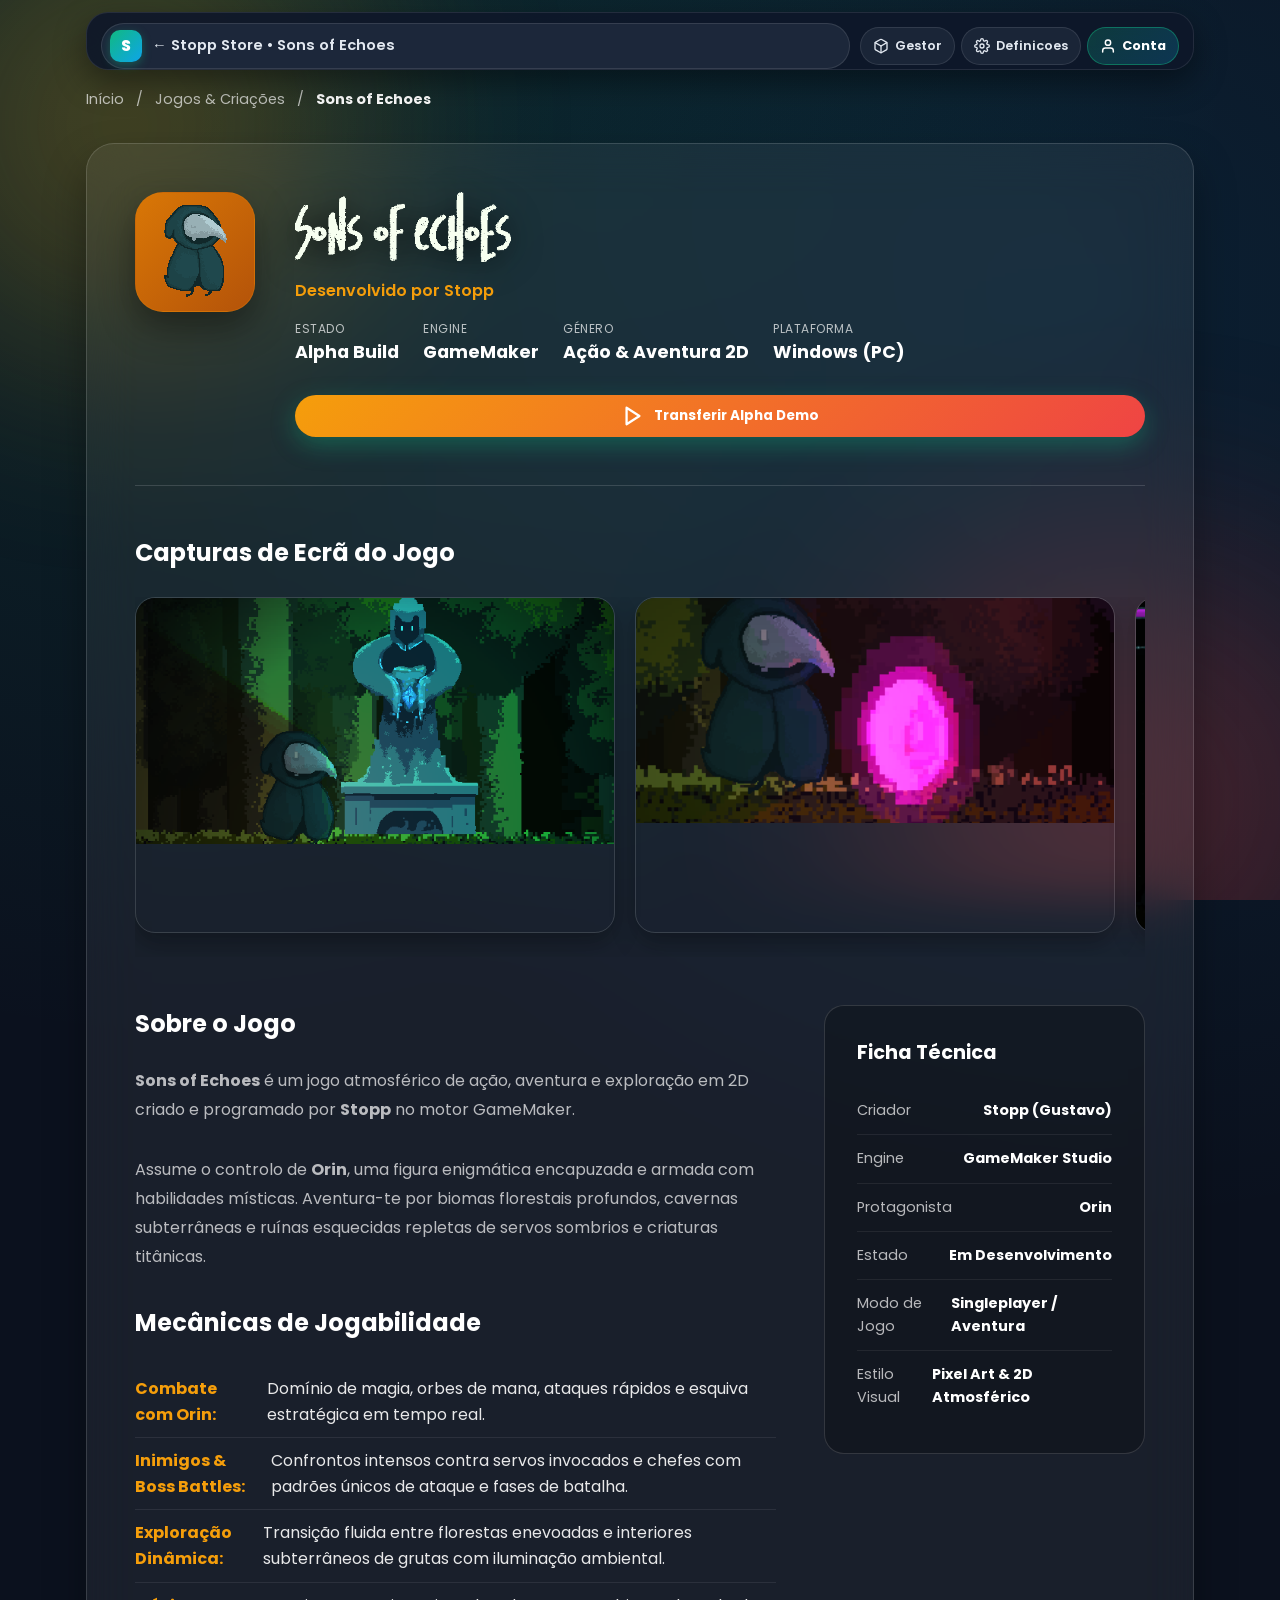
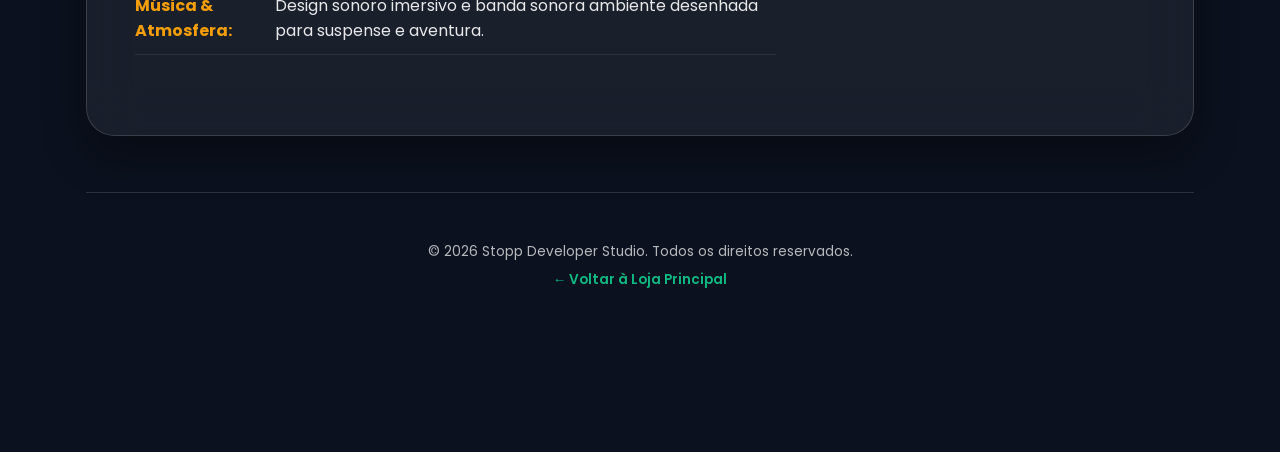
==== commit 9fb7e437: "Stopp Store v0.8-Beta (Build 8): Persistencia nativa de sessao no Android + Login unificado Site/App" ====
--- a/sons-of-echoes.html
+++ b/sons-of-echoes.html
@@ -14,20 +14,31 @@
     </div>
 
     <div class="container">
-        <!-- Header -->
-        <header>
-            <div class="brand">
-                <a href="index.html" style="text-decoration: none; color: inherit; display: flex; align-items: center; gap: 12px;">
-                    <div class="brand-logo" style="background: linear-gradient(135deg, #f59e0b, #ef4444);">S</div>
-                    <div class="brand-text">
-                        <h1>STOPP<span>.STORE</span></h1>
-                        <p>Developer Hub & Applications</p>
-                    </div>
+                <!-- Header (Google Play Store Style Sticky Top Search & Actions) -->
+        <header class="app-main-header play-store-header">
+            <div class="play-search-bar-row">
+                <a href="index.html" class="play-search-pill" style="text-decoration: none; color: inherit;">
+                    <div class="brand-logo play-prism-logo" title="Voltar Ã  Stopp Store">S</div>
+                    <span style="font-size: 0.92rem; font-weight: 600; color: #e2e8f0; flex: 1; white-space: nowrap; overflow: hidden; text-overflow: ellipsis;">&larr; Stopp Store &bull; Sons of Echoes</span>
                 </a>
-            </div>
-            <div class="header-links">
-                <a href="index.html">← Voltar à Loja</a>
-                <a href="https://github.com/GustavoSanz/Stopp-Store" target="_blank" rel="noopener">GitHub</a>
+
+                <div class="header-links play-top-actions">
+                    <button class="btn-manager-nav play-icon-btn" onclick="openAppManagerModal()" title="Gestor de Aplicacoes e Atualizacoes">
+                        <svg width="16" height="16" viewBox="0 0 24 24" fill="none" stroke="currentColor" stroke-width="2" stroke-linecap="round" stroke-linejoin="round"><path d="M21 16V8a2 2 0 0 0-1-1.73l-7-4a2 2 0 0 0-2 0l-7 4A2 2 0 0 0 3 8v8a2 2 0 0 0 1 1.73l7 4a2 2 0 0 0 2 0l7-4A2 2 0 0 0 21 16z"></path><polyline points="3.27 6.96 12 12.01 20.73 6.96"></polyline><line x1="12" y1="22.08" x2="12" y2="12"></line></svg>
+                        <span class="play-btn-text">Gestor</span>
+                        <span class="badge-count" id="pending-updates-badge" style="display: none;">0</span>
+                    </button>
+
+                    <button class="btn-settings-nav play-icon-btn" onclick="openSettingsModal()" title="Definicoes da Stopp Store">
+                        <svg width="16" height="16" viewBox="0 0 24 24" fill="none" stroke="currentColor" stroke-width="2" stroke-linecap="round" stroke-linejoin="round"><circle cx="12" cy="12" r="3"/><path d="M19.4 15a1.65 1.65 0 0 0 .33 1.82l.06.06a2 2 0 0 1 0 2.83 2 2 0 0 1-2.83 0l-.06-.06a1.65 1.65 0 0 0-1.82-.33 1.65 1.65 0 0 0-1 1.51V21a2 2 0 0 1-2 2 2 2 0 0 1-2-2v-.09A1.65 1.65 0 0 0 9 19.4a1.65 1.65 0 0 0-1.82.33l-.06.06a2 2 0 0 1-2.83 0 2 2 0 0 1 0-2.83l.06-.06a1.65 1.65 0 0 0 .33-1.82 1.65 1.65 0 0 0-1.51-1H3a2 2 0 0 1-2-2 2 2 0 0 1 2-2h.09A1.65 1.65 0 0 0 4.6 9a1.65 1.65 0 0 0-.33-1.82l-.06-.06a2 2 0 0 1 0-2.83 2 2 0 0 1 2.83 0l.06.06a1.65 1.65 0 0 0 1.82.33H9a1.65 1.65 0 0 0 1-1.51V3a2 2 0 0 1 2-2 2 2 0 0 1 2 2v.09a1.65 1.65 0 0 0 1 1.51 1.65 1.65 0 0 0 1.82-.33l.06-.06a2 2 0 0 1 2.83 0 2 2 0 0 1 0 2.83l-.06.06a1.65 1.65 0 0 0-.33 1.82V9a1.65 1.65 0 0 0 1.51 1H21a2 2 0 0 1 2 2 2 2 0 0 1-2 2h-.09a1.65 1.65 0 0 0-1.51 1z"/></svg>
+                        <span class="play-btn-text">Definicoes</span>
+                    </button>
+
+                    <button class="btn-auth-nav play-avatar-btn" id="nav-auth-btn" onclick="StoppAuth.openLoginModal()" title="Conta Stopp">
+                        <svg width="16" height="16" viewBox="0 0 24 24" fill="none" stroke="currentColor" stroke-width="2.2" stroke-linecap="round" stroke-linejoin="round"><path d="M20 21v-2a4 4 0 0 0-4-4H8a4 4 0 0 0-4 4v2"></path><circle cx="12" cy="7" r="4"></circle></svg>
+                        <span class="auth-text">Conta</span>
+                    </button>
+                </div>
             </div>
         </header>
 
@@ -221,7 +232,7 @@
         </div>
     </div>
 
-    <script src="assets/js/app.js?v=11"></script>
-    <script src="assets/js/download.js?v=11"></script>
+    <script src="assets/js/app.js?v=26"></script>
+    <script src="assets/js/download.js?v=26"></script>
 </body>
 </html>
